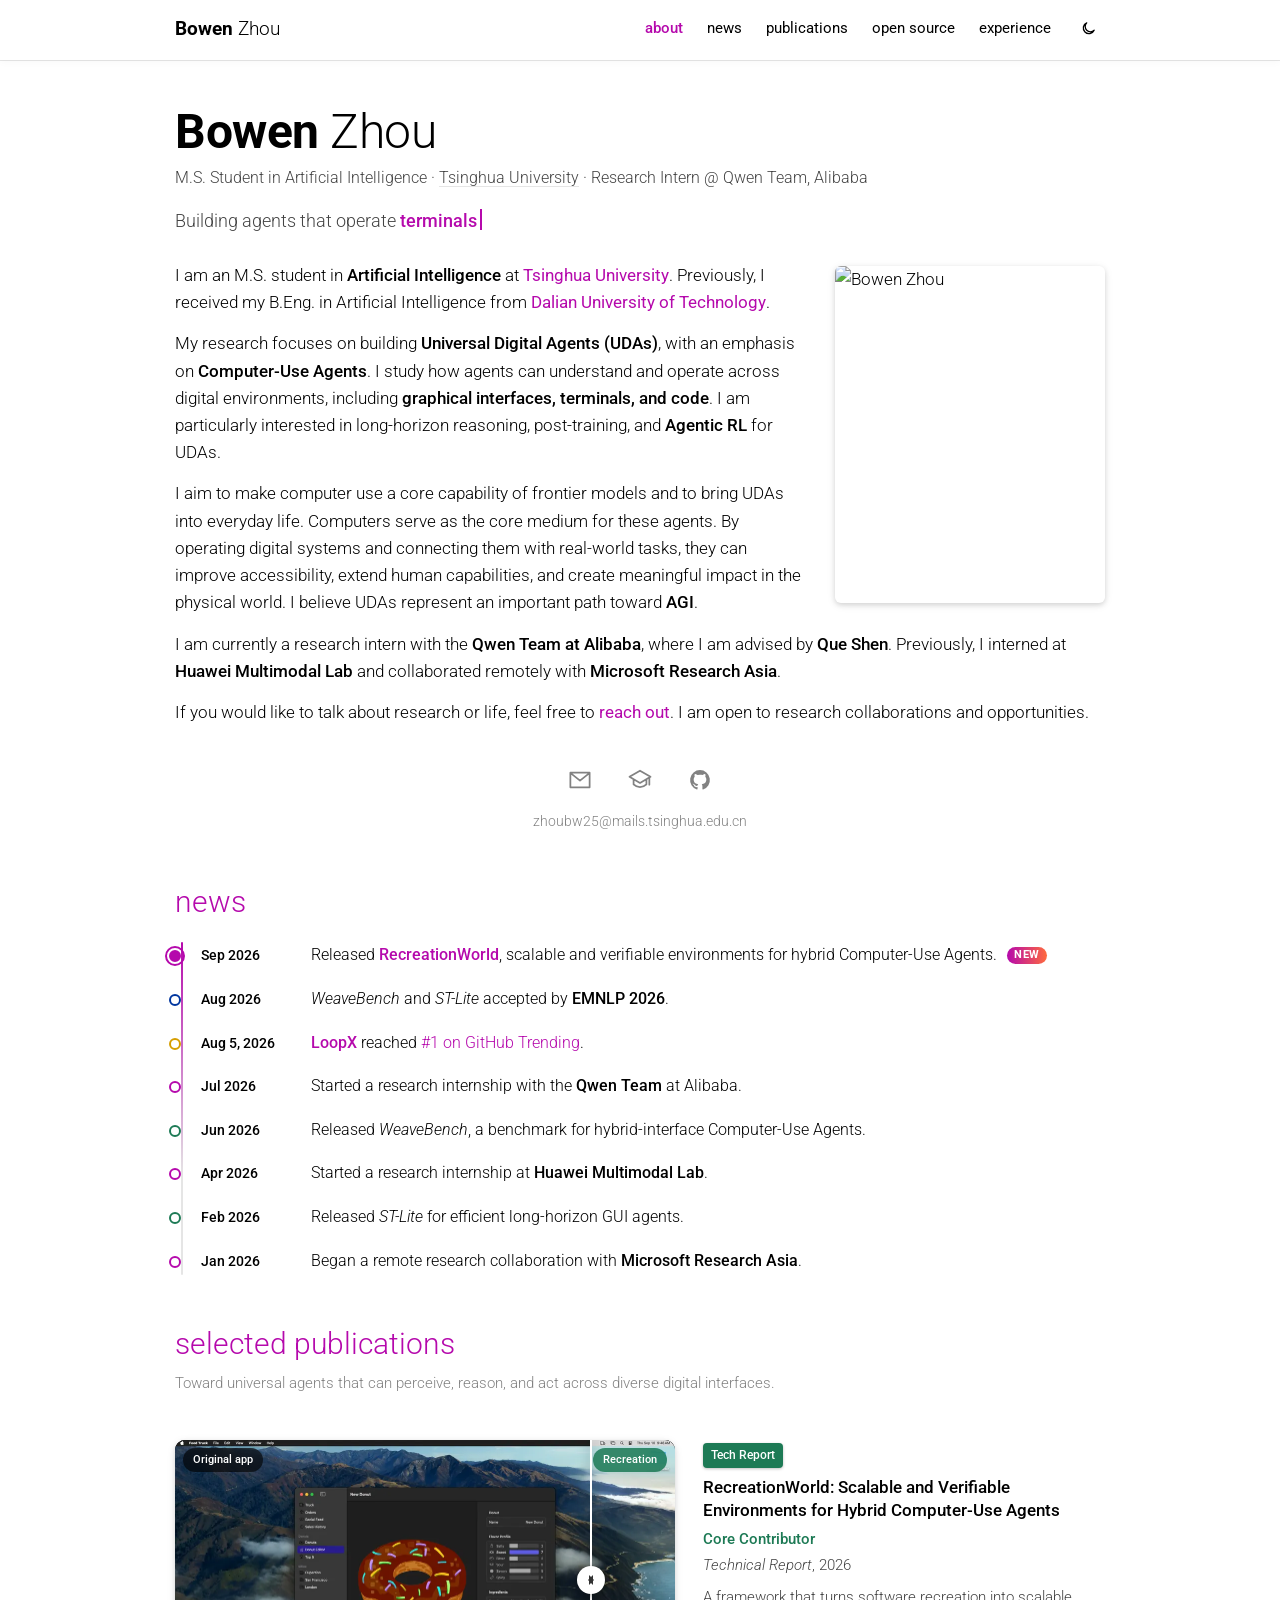
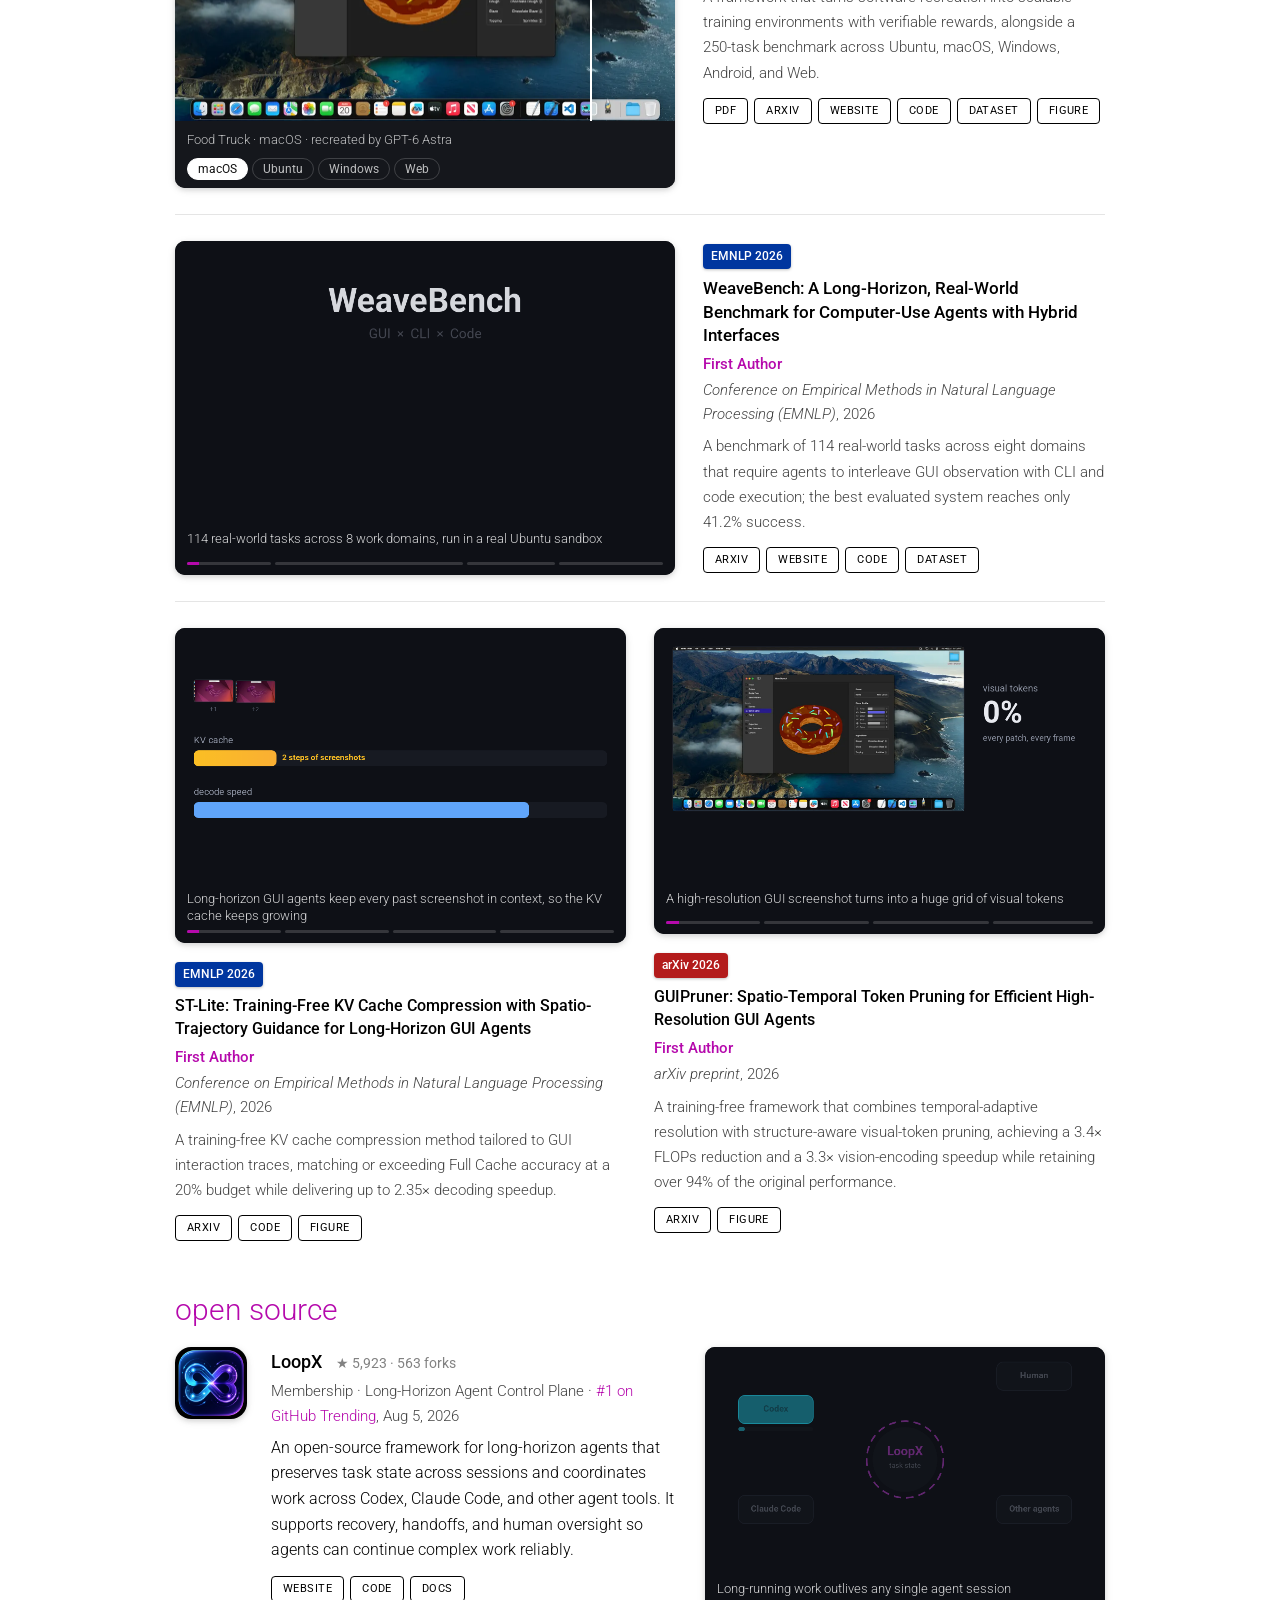
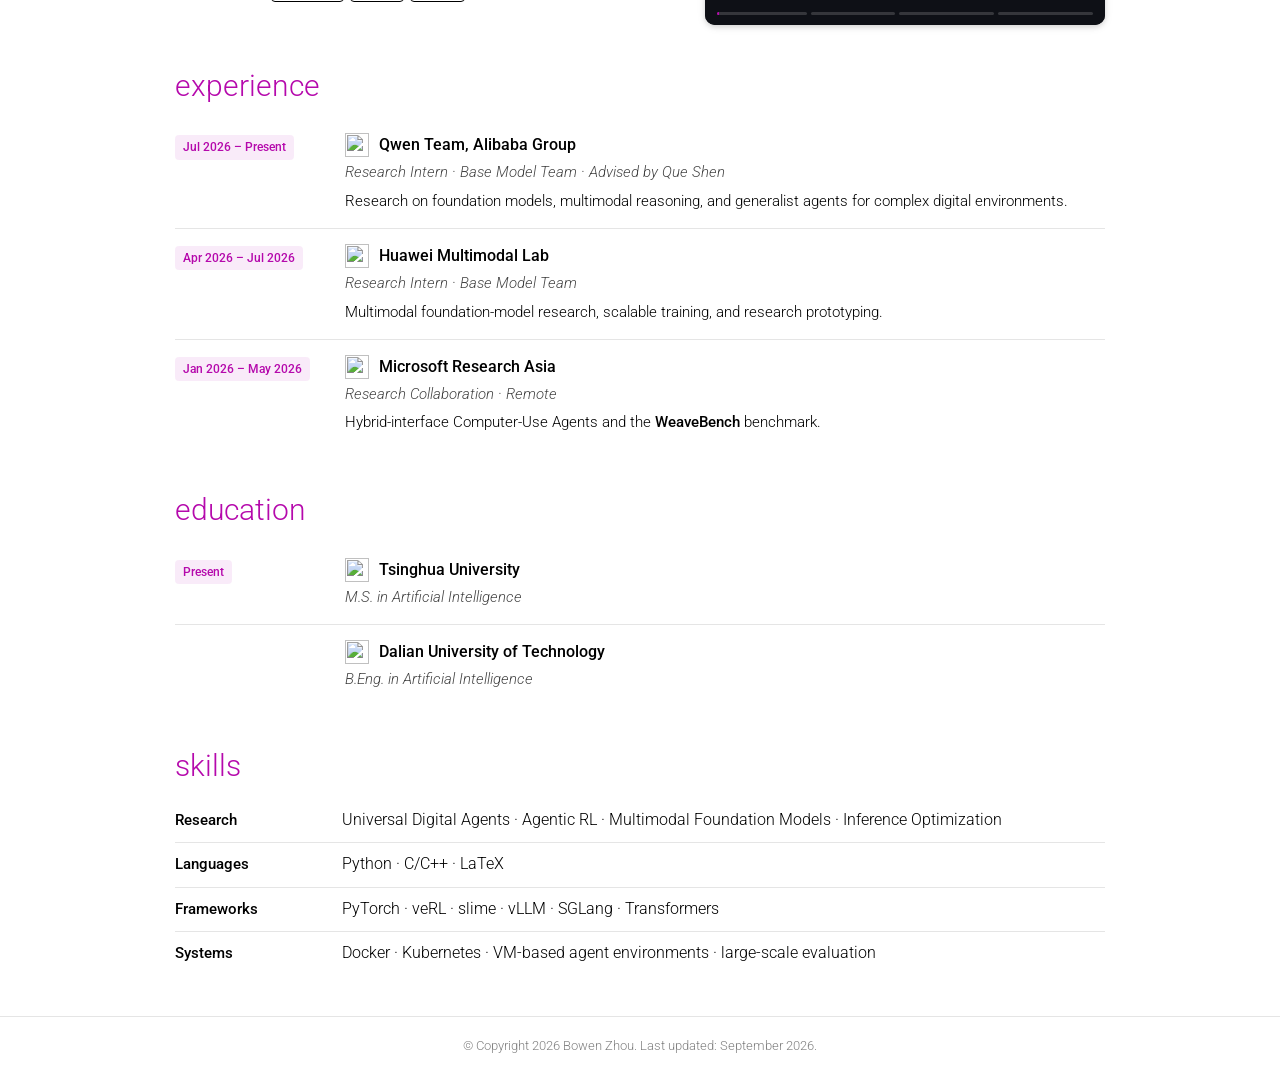
==== index.html @ d5f5a78e "Replace raw clips with scene-based motion explainers - New motion.js: canvas player with scenes, cap" ====
<!DOCTYPE html>
<html lang="en">
<head>
<meta charset="UTF-8">
<meta name="viewport" content="width=device-width, initial-scale=1.0">
<title>Bowen Zhou</title>
<meta name="description" content="Bowen Zhou — M.S. student at Tsinghua University researching Universal Digital Agents across GUI, CLI, and code environments.">
<link rel="icon" href="assets/avatar.jpg">
<link rel="preconnect" href="https://fonts.googleapis.com">
<link rel="preconnect" href="https://fonts.gstatic.com" crossorigin>
<link href="https://fonts.googleapis.com/css2?family=Roboto:wght@300;400;500;700&family=Roboto+Slab:wght@300;400;500&display=swap" rel="stylesheet">
<link rel="stylesheet" href="style.css?v=20260923-m">
<script>
  (() => {
    const saved = localStorage.getItem('theme');
    if (saved) document.documentElement.dataset.theme = saved;
  })();
</script>
<script src="main.js?v=20260923-m" defer></script>
<script src="motion.js?v=20260923-m" defer></script>
</head>
<body id="top">

<header class="navbar">
  <div class="container navbar-inner">
    <a class="navbar-brand" href="#top"><span class="first">Bowen</span> Zhou</a>
    <nav class="navbar-links" aria-label="Sections">
      <a href="#top" class="active">about</a>
      <a href="#news">news</a>
      <a href="#publications">publications</a>
      <a href="#opensource">open source</a>
      <a href="#experience">experience</a>
      <button class="theme-toggle" type="button" aria-label="Toggle dark mode">
        <svg class="icon-moon" viewBox="0 0 24 24" aria-hidden="true"><path d="M20 14.5A8 8 0 1 1 9.5 4a6.5 6.5 0 0 0 10.5 10.5Z"/></svg>
        <svg class="icon-sun" viewBox="0 0 24 24" aria-hidden="true"><circle cx="12" cy="12" r="4"/><path d="M12 2v2M12 20v2M4.9 4.9l1.4 1.4M17.7 17.7l1.4 1.4M2 12h2M20 12h2M4.9 19.1l1.4-1.4M17.7 6.3l1.4-1.4"/></svg>
      </button>
    </nav>
  </div>
  <div class="progress" aria-hidden="true"><span></span></div>
</header>

<main class="container">

  <!-- ===== About ===== -->
  <article class="post">
    <header class="post-header">
      <h1 class="post-title"><span class="first">Bowen</span> Zhou</h1>
      <p class="desc">
        M.S. Student in Artificial Intelligence ·
        <a href="https://www.tsinghua.edu.cn/en/" target="_blank" rel="noopener">Tsinghua University</a> ·
        Research Intern @ Qwen Team, Alibaba
      </p>
      <p class="typer" aria-label="Building Universal Digital Agents that operate GUIs, terminals, and code">
        Building agents that operate <span class="typed" data-words="GUIs|terminals|code|real software">GUIs</span><span class="caret" aria-hidden="true"></span>
      </p>
    </header>

    <div class="profile">
      <figure>
        <img src="assets/avatar.jpg" alt="Bowen Zhou" width="1400" height="933">
      </figure>
    </div>

    <div class="clearfix about">
      <p>
        I am an M.S. student in <strong>Artificial Intelligence</strong> at
        <a href="https://www.tsinghua.edu.cn/en/" target="_blank" rel="noopener">Tsinghua University</a>.
        Previously, I received my B.Eng. in Artificial Intelligence from
        <a href="https://en.dlut.edu.cn/" target="_blank" rel="noopener">Dalian University of Technology</a>.
      </p>
      <p>
        My research focuses on building <strong>Universal Digital Agents (UDAs)</strong>, with an emphasis on
        <strong>Computer-Use Agents</strong>. I study how agents can understand and operate across digital environments,
        including <strong>graphical interfaces, terminals, and code</strong>. I am particularly interested in
        long-horizon reasoning, post-training, and <strong>Agentic RL</strong> for UDAs.
      </p>
      <p>
        I aim to make computer use a core capability of frontier models and to bring UDAs into
        everyday life. Computers serve as the core medium for these agents. By operating digital systems and connecting
        them with real-world tasks, they can improve accessibility, extend human capabilities, and create meaningful
        impact in the physical world. I believe UDAs represent an important path toward <strong>AGI</strong>.
      </p>
      <p>
        I am currently a research intern with the <strong>Qwen Team at Alibaba</strong>, where I am advised by
        <strong>Que Shen</strong>. Previously, I interned at <strong>Huawei Multimodal Lab</strong>
        and collaborated remotely with <strong>Microsoft Research Asia</strong>.
      </p>
      <p>
        If you would like to talk about research or life, feel free to
        <a href="mailto:zhoubw25@mails.tsinghua.edu.cn">reach out</a>. I am open to research collaborations and opportunities.
      </p>
    </div>

    <!-- Social -->
    <div class="social">
      <a href="mailto:zhoubw25@mails.tsinghua.edu.cn" title="Email" aria-label="Email">
        <svg viewBox="0 0 24 24" aria-hidden="true"><path d="M3.75 5.75h16.5v12.5H3.75zM4.5 6.5l7.5 6 7.5-6"/></svg>
      </a>
      <a href="https://scholar.google.com/citations?user=aURLC5gAAAAJ&hl=en" target="_blank" rel="noopener" title="Google Scholar" aria-label="Google Scholar">
        <svg viewBox="0 0 24 24" aria-hidden="true"><path d="M3 9.25 12 4l9 5.25L12 14.5zM6.5 11.6v4.15c1.5 1.5 3.35 2.25 5.5 2.25s4-.75 5.5-2.25V11.6M20 10v6"/></svg>
      </a>
      <a href="https://github.com/BouwenZhou" target="_blank" rel="noopener" title="GitHub" aria-label="GitHub">
        <svg class="fill" viewBox="0 0 24 24" aria-hidden="true"><path d="M12 3.5a8.5 8.5 0 0 0-2.69 16.56c.43.08.58-.18.58-.41v-1.63c-2.4.52-2.9-1.02-2.9-1.02-.39-1-.96-1.27-.96-1.27-.79-.54.06-.53.06-.53.87.06 1.33.9 1.33.9.78 1.32 2.03.94 2.53.72.08-.56.3-.94.55-1.16-1.91-.22-3.92-.96-3.92-4.2 0-.93.33-1.69.89-2.29-.09-.22-.39-1.08.08-2.25 0 0 .72-.23 2.34.87A8.15 8.15 0 0 1 12 7.5c.72 0 1.44.1 2.12.29 1.62-1.1 2.34-.87 2.34-.87.47 1.17.17 2.03.08 2.25.56.6.89 1.36.89 2.29 0 3.25-2.02 3.98-3.94 4.19.31.27.58.79.58 1.6v2.4c0 .23.16.5.59.41A8.5 8.5 0 0 0 12 3.5Z"/></svg>
      </a>
      <p class="contact-note">zhoubw25@mails.tsinghua.edu.cn</p>
    </div>

    <!-- News -->
    <h2 id="news"><a href="#news">news</a></h2>
    <ol class="timeline" data-timeline>
      <li class="tl-item k-release" style="--i:0">
        <span class="tl-dot" aria-hidden="true"></span>
        <time>Sep 2026</time>
        <div class="tl-text">Released <a href="#recreationworld"><strong>RecreationWorld</strong></a>, scalable and verifiable environments for hybrid Computer-Use Agents. <span class="new-tag">new</span></div>
      </li>
      <li class="tl-item k-paper" style="--i:1">
        <span class="tl-dot" aria-hidden="true"></span>
        <time>Aug 2026</time>
        <div class="tl-text"><em>WeaveBench</em> and <em>ST-Lite</em> accepted by <strong>EMNLP 2026</strong>.</div>
      </li>
      <li class="tl-item k-star" style="--i:2">
        <span class="tl-dot" aria-hidden="true"></span>
        <time>Aug 5, 2026</time>
        <div class="tl-text"><a href="#loopx"><strong>LoopX</strong></a> reached <a href="https://trendshift.io/repositories/102379" target="_blank" rel="noopener">#1 on GitHub Trending</a>.</div>
      </li>
      <li class="tl-item k-job" style="--i:3">
        <span class="tl-dot" aria-hidden="true"></span>
        <time>Jul 2026</time>
        <div class="tl-text">Started a research internship with the <strong>Qwen Team</strong> at Alibaba.</div>
      </li>
      <li class="tl-item k-release" style="--i:4">
        <span class="tl-dot" aria-hidden="true"></span>
        <time>Jun 2026</time>
        <div class="tl-text">Released <em>WeaveBench</em>, a benchmark for hybrid-interface Computer-Use Agents.</div>
      </li>
      <li class="tl-item k-job" style="--i:5">
        <span class="tl-dot" aria-hidden="true"></span>
        <time>Apr 2026</time>
        <div class="tl-text">Started a research internship at <strong>Huawei Multimodal Lab</strong>.</div>
      </li>
      <li class="tl-item k-release" style="--i:6">
        <span class="tl-dot" aria-hidden="true"></span>
        <time>Feb 2026</time>
        <div class="tl-text">Released <em>ST-Lite</em> for efficient long-horizon GUI agents.</div>
      </li>
      <li class="tl-item k-job" style="--i:7">
        <span class="tl-dot" aria-hidden="true"></span>
        <time>Jan 2026</time>
        <div class="tl-text">Began a remote research collaboration with <strong>Microsoft Research Asia</strong>.</div>
      </li>
    </ol>

    <!-- Publications -->
    <h2 id="publications"><a href="#publications">selected publications</a></h2>
    <p class="section-note">Toward universal agents that can perceive, reason, and act across diverse digital interfaces.</p>
    <ol class="bibliography">

      <li id="recreationworld" class="feature-row">
        <div class="media-frame">
          <div class="compare" data-compare aria-label="Original application versus recreation">
            <img class="cmp-ref" src="assets/media/rw_foodtruck_reference.webp" alt="Original application" loading="lazy">
            <div class="cmp-rec"><img src="assets/media/rw_foodtruck_recreation.webp" alt="Recreated application" loading="lazy"></div>
            <div class="cmp-handle"><span></span></div>
            <span class="cmp-label cmp-l">Original app</span>
            <span class="cmp-label cmp-r">Recreation</span>
          </div>
          <div class="media-bar">
            <span class="media-caption" data-compare-caption>Food Truck · macOS · recreated by GPT-6 Astra</span>
            <span class="media-tabs" data-compare-tabs>
              <button type="button" class="on" data-key="foodtruck" data-caption="Food Truck · macOS · recreated by GPT-6 Astra">macOS</button>
              <button type="button" data-key="qdirstat" data-caption="QDirStat · Ubuntu · recreated by Claude Opus 5">Ubuntu</button>
              <button type="button" data-key="bboxeditor" data-caption="Bounding Box Editor · Windows · recreated by Claude Opus 5">Windows</button>
              <button type="button" data-key="detox" data-caption="Detox · Web · recreated by GPT-6 Astra">Web</button>
            </span>
          </div>
        </div>
        <div class="entry">
          <abbr class="badge b-tr">Tech Report</abbr>
          <div class="title">RecreationWorld: Scalable and Verifiable Environments for Hybrid Computer-Use Agents</div>
          <div class="author"><em class="role core">Core Contributor</em></div>
          <div class="periodical"><em>Technical Report</em>, 2026</div>
          <p class="tldr">A framework that turns software recreation into scalable training environments with verifiable rewards, alongside a 250-task benchmark across Ubuntu, macOS, Windows, Android, and Web.</p>
          <div class="links">
            <a class="btn" href="https://arxiv.org/pdf/2609.22000" target="_blank" rel="noopener">PDF</a>
            <a class="btn" href="https://arxiv.org/abs/2609.22000" target="_blank" rel="noopener">arXiv</a>
            <a class="btn" href="https://recreation-bench.cc" target="_blank" rel="noopener">Website</a>
            <a class="btn" href="https://github.com/QwenLM/RecreationWorld" target="_blank" rel="noopener">Code</a>
            <a class="btn" href="https://huggingface.co/datasets/Qwen/RecreationBench" target="_blank" rel="noopener">Dataset</a>
            <a class="btn" href="assets/recreationworld-figure.webp" target="_blank" rel="noopener">Figure</a>
          </div>
        </div>
      </li>

      <li class="feature-row">
        <div class="motion" data-motion="weavebench" aria-label="Animated explainer of WeaveBench"></div>
        <div class="entry">
          <abbr class="badge b-emnlp">EMNLP 2026</abbr>
          <div class="title">WeaveBench: A Long-Horizon, Real-World Benchmark for Computer-Use Agents with Hybrid Interfaces</div>
          <div class="author"><em class="role first">First Author</em></div>
          <div class="periodical"><em>Conference on Empirical Methods in Natural Language Processing (EMNLP)</em>, 2026</div>
          <p class="tldr">A benchmark of 114 real-world tasks across eight domains that require agents to interleave GUI observation with CLI and code execution; the best evaluated system reaches only 41.2% success.</p>
          <div class="links">
            <a class="btn" href="https://arxiv.org/abs/2606.09426" target="_blank" rel="noopener">arXiv</a>
            <a class="btn" href="https://weavebench.github.io/" target="_blank" rel="noopener">Website</a>
            <a class="btn" href="https://github.com/weavebench/WeaveBench" target="_blank" rel="noopener">Code</a>
            <a class="btn" href="https://huggingface.co/datasets/wanlilll/WeaveBench" target="_blank" rel="noopener">Dataset</a>
          </div>
        </div>
      </li>

      <li class="pair">
        <ol class="cards">
        <li class="card">
          <div class="motion" data-motion="stlite" aria-label="Animated explainer of ST-Lite"></div>
          <div class="entry">
            <abbr class="badge b-emnlp">EMNLP 2026</abbr>
            <div class="title">ST-Lite: Training-Free KV Cache Compression with Spatio-Trajectory Guidance for Long-Horizon GUI Agents</div>
            <div class="author"><em class="role first">First Author</em></div>
            <div class="periodical"><em>Conference on Empirical Methods in Natural Language Processing (EMNLP)</em>, 2026</div>
            <p class="tldr">A training-free KV cache compression method tailored to GUI interaction traces, matching or exceeding Full Cache accuracy at a 20% budget while delivering up to 2.35× decoding speedup.</p>
            <div class="links">
              <a class="btn" href="https://arxiv.org/abs/2603.00188" target="_blank" rel="noopener">arXiv</a>
              <a class="btn" href="https://github.com/BouwenZhou/ST-Lite" target="_blank" rel="noopener">Code</a>
              <a class="btn" href="assets/papers/st-lite.png" target="_blank" rel="noopener">Figure</a>
            </div>
          </div>
        </li>
        <li class="card">
          <div class="motion" data-motion="guipruner" aria-label="Animated explainer of GUIPruner"></div>
          <div class="entry">
            <abbr class="badge b-arxiv">arXiv 2026</abbr>
            <div class="title">GUIPruner: Spatio-Temporal Token Pruning for Efficient High-Resolution GUI Agents</div>
            <div class="author"><em class="role first">First Author</em></div>
            <div class="periodical"><em>arXiv preprint</em>, 2026</div>
            <p class="tldr">A training-free framework that combines temporal-adaptive resolution with structure-aware visual-token pruning, achieving a 3.4× FLOPs reduction and a 3.3× vision-encoding speedup while retaining over 94% of the original performance.</p>
            <div class="links">
              <a class="btn" href="https://arxiv.org/abs/2602.23235" target="_blank" rel="noopener">arXiv</a>
              <a class="btn" href="assets/papers/guipruner.png" target="_blank" rel="noopener">Figure</a>
            </div>
          </div>
        </li>
        </ol>
      </li>
    </ol>

    <!-- Open source -->
    <h2 id="opensource"><a href="#opensource">open source</a></h2>
    <div class="project project-motion" id="loopx">
      <a class="project-logo" href="https://loopx-project.github.io/loopx/" target="_blank" rel="noopener"><img src="assets/loopx-logo.png" alt="LoopX logo" loading="lazy"></a>
      <div>
        <div class="title"><a href="https://github.com/loopx-project/loopx" target="_blank" rel="noopener">LoopX</a>
          <span class="stars">★ <span data-loopx-stat="stars">5,923</span> · <span data-loopx-stat="forks">563</span> forks</span></div>
        <div class="periodical">Membership · Long-Horizon Agent Control Plane · <a href="https://trendshift.io/repositories/102379" target="_blank" rel="noopener">#1 on GitHub Trending</a>, Aug 5, 2026</div>
        <p class="abstract open">An open-source framework for long-horizon agents that preserves task state across sessions and coordinates work across Codex, Claude Code, and other agent tools. It supports recovery, handoffs, and human oversight so agents can continue complex work reliably.</p>
        <div class="links">
          <a class="btn" href="https://loopx-project.github.io/loopx/" target="_blank" rel="noopener">Website</a>
          <a class="btn" href="https://github.com/loopx-project/loopx" target="_blank" rel="noopener">Code</a>
          <a class="btn" href="https://loopx-project.github.io/loopx/docs/" target="_blank" rel="noopener">Docs</a>
        </div>
      </div>
      <div class="motion" data-motion="loopx" aria-label="Animated explainer of LoopX"></div>
    </div>

    <!-- Experience -->
    <h2 id="experience"><a href="#experience">experience</a></h2>
    <ul class="cv">
      <li>
        <div class="cv-date"><span>Jul 2026 – Present</span></div>
        <div class="cv-body">
          <div class="cv-head"><img src="assets/logos/qwen.png" alt=""><strong>Qwen Team, Alibaba Group</strong></div>
          <div class="cv-role">Research Intern · Base Model Team · Advised by Que Shen</div>
          <p>Research on foundation models, multimodal reasoning, and generalist agents for complex digital environments.</p>
        </div>
      </li>
      <li>
        <div class="cv-date"><span>Apr 2026 – Jul 2026</span></div>
        <div class="cv-body">
          <div class="cv-head"><img src="assets/logos/huawei.svg" alt=""><strong>Huawei Multimodal Lab</strong></div>
          <div class="cv-role">Research Intern · Base Model Team</div>
          <p>Multimodal foundation-model research, scalable training, and research prototyping.</p>
        </div>
      </li>
      <li>
        <div class="cv-date"><span>Jan 2026 – May 2026</span></div>
        <div class="cv-body">
          <div class="cv-head"><img src="assets/logos/msra.svg" alt=""><strong>Microsoft Research Asia</strong></div>
          <div class="cv-role">Research Collaboration · Remote</div>
          <p>Hybrid-interface Computer-Use Agents and the <strong>WeaveBench</strong> benchmark.</p>
        </div>
      </li>
    </ul>

    <h2 id="education"><a href="#education">education</a></h2>
    <ul class="cv">
      <li>
        <div class="cv-date"><span>Present</span></div>
        <div class="cv-body">
          <div class="cv-head"><img src="assets/logos/tsinghua-emblem.png" alt=""><strong>Tsinghua University</strong></div>
          <div class="cv-role">M.S. in Artificial Intelligence</div>
        </div>
      </li>
      <li>
        <div class="cv-date"><span></span></div>
        <div class="cv-body">
          <div class="cv-head"><img src="assets/logos/dlut.png" alt=""><strong>Dalian University of Technology</strong></div>
          <div class="cv-role">B.Eng. in Artificial Intelligence</div>
        </div>
      </li>
    </ul>

    <h2 id="skills"><a href="#skills">skills</a></h2>
    <table class="skills">
      <tr><th scope="row">Research</th><td>Universal Digital Agents · Agentic RL · Multimodal Foundation Models · Inference Optimization</td></tr>
      <tr><th scope="row">Languages</th><td>Python · C/C++ · LaTeX</td></tr>
      <tr><th scope="row">Frameworks</th><td>PyTorch · veRL · slime · vLLM · SGLang · Transformers</td></tr>
      <tr><th scope="row">Systems</th><td>Docker · Kubernetes · VM-based agent environments · large-scale evaluation</td></tr>
    </table>
  </article>

</main>

<footer class="footer">
  <div class="container">© Copyright 2026 Bowen Zhou. Last updated: September 2026.</div>
</footer>
</body>
</html>
---- style.css ----
/* Academic homepage — al-folio inspired layout, light and dark themes. */
:root {
  --theme: #b509ac;
  --theme-soft: rgba(181, 9, 172, 0.08);
  --text: #000000;
  --text-soft: #444444;
  --text-muted: #828282;
  --bg: #ffffff;
  --bg-2: #f7f7f8;
  --divider: rgba(0, 0, 0, 0.1);
  --shadow: 0 2px 5px 0 rgba(0, 0, 0, 0.12), 0 2px 10px 0 rgba(0, 0, 0, 0.08);
  --badge-emnlp: #00369f;
  --badge-arxiv: #b31b1b;
  --badge-tr: #1d7a55;
  --font: "Roboto", -apple-system, BlinkMacSystemFont, "Segoe UI", sans-serif;
  --font-slab: "Roboto Slab", Georgia, serif;
  color-scheme: light;
}
:root[data-theme="dark"] {
  --theme: #2698ba;
  --theme-soft: rgba(38, 152, 186, 0.12);
  --text: #c9cacc;
  --text-soft: #a9abae;
  --text-muted: #7b7e84;
  --bg: #1c1c1d;
  --bg-2: #232325;
  --divider: rgba(255, 255, 255, 0.12);
  --shadow: 0 2px 5px 0 rgba(0, 0, 0, 0.4), 0 2px 10px 0 rgba(0, 0, 0, 0.3);
  color-scheme: dark;
}

* { box-sizing: border-box; margin: 0; padding: 0; }
html { scroll-behavior: smooth; scroll-padding-top: 76px; }
body {
  font-family: var(--font);
  font-weight: 300;
  font-size: 16.5px;
  line-height: 1.65;
  color: var(--text);
  background: var(--bg);
  -webkit-font-smoothing: antialiased;
  transition: background-color .25s, color .25s;
}
a { color: var(--theme); text-decoration: none; }
a:hover { text-decoration: underline; text-underline-offset: 2px; }
strong { font-weight: 500; }
em { font-style: italic; }
img { display: block; max-width: 100%; }
.container { width: min(930px, calc(100% - 40px)); margin: 0 auto; }
.first { font-weight: 700; }

/* ---------- Navbar ---------- */
.navbar {
  position: sticky;
  top: 0;
  z-index: 50;
  background: var(--bg);
  box-shadow: 0 1px 0 var(--divider), 0 2px 8px rgba(0, 0, 0, 0.03);
  transition: background-color .25s;
}
.navbar-inner { display: flex; align-items: center; justify-content: space-between; gap: 20px; min-height: 58px; }
.navbar-brand { font-size: 1.2rem; font-weight: 300; color: var(--text); white-space: nowrap; }
.navbar-brand:hover { color: var(--theme); text-decoration: none; }
.navbar-links { display: flex; align-items: center; gap: 4px; }
.navbar-links a { padding: 6px 10px; font-size: 0.95rem; font-weight: 400; color: var(--text); }
.navbar-links a:hover, .navbar-links a.active { color: var(--theme); text-decoration: none; }
.navbar-links a.active { font-weight: 500; }
.theme-toggle { display: grid; place-items: center; width: 34px; height: 34px; margin-left: 6px; border: none; border-radius: 50%; background: none; color: var(--text); cursor: pointer; }
.theme-toggle:hover { color: var(--theme); background: var(--theme-soft); }
.theme-toggle svg { width: 17px; height: 17px; fill: none; stroke: currentColor; stroke-width: 1.8; stroke-linecap: round; stroke-linejoin: round; }
.theme-toggle .icon-sun { display: none; }
:root[data-theme="dark"] .theme-toggle .icon-sun { display: block; }
:root[data-theme="dark"] .theme-toggle .icon-moon { display: none; }
.progress { height: 2px; background: transparent; }
.progress span { display: block; height: 100%; width: 0; background: var(--theme); transition: width .1s linear; }

/* ---------- About ---------- */
.post { padding: 44px 0 40px; }
.post-header { margin-bottom: 26px; }
.post-title { font-size: 3rem; font-weight: 300; line-height: 1.15; letter-spacing: -0.01em; color: var(--text); }
.desc { margin-top: 6px; font-size: 1rem; color: var(--text-soft); }
.desc a { color: var(--text-soft); text-decoration: underline; text-decoration-color: var(--divider); text-underline-offset: 3px; }
.desc a:hover { color: var(--theme); }

.profile { float: right; width: 30%; max-width: 270px; margin: 4px 0 20px 32px; }
.profile figure { border-radius: 6px; overflow: hidden; box-shadow: var(--shadow); aspect-ratio: 4 / 5; }
.profile img { width: 100%; height: 100%; object-fit: cover; object-position: 55% 30%; transition: transform .5s ease; }
.profile figure:hover img { transform: scale(1.03); }
.about p { margin-bottom: 14px; color: var(--text); }
.about a { font-weight: 400; }
.clearfix::after { content: ""; display: table; clear: both; }

.social { clear: both; padding: 18px 0 8px; text-align: center; }
.social a { display: inline-grid; place-items: center; width: 44px; height: 44px; margin: 0 6px; color: var(--text-muted); border-radius: 50%; transition: color .2s, background-color .2s; }
.social a:hover { color: var(--theme); background: var(--theme-soft); text-decoration: none; }
.social svg { width: 28px; height: 28px; fill: none; stroke: currentColor; stroke-width: 1.5; stroke-linecap: round; stroke-linejoin: round; }
.social svg.fill { fill: currentColor; stroke: none; }
.contact-note { margin-top: 8px; font-size: 0.85rem; color: var(--text-muted); }

/* ---------- Section headings ---------- */
h2 { margin: 44px 0 14px; font-size: 1.85rem; font-weight: 300; line-height: 1.2; }
h2 a { color: var(--theme); }
h2 a:hover { text-decoration: none; opacity: 0.85; }
.section-note { margin: -6px 0 18px; font-size: 0.95rem; color: var(--text-muted); }

/* ---------- Tables ---------- */
table.skills { width: 100%; border-collapse: collapse; }
.skills th { width: 18%; padding: 9px 12px 9px 0; vertical-align: top; text-align: left; font-weight: 500; font-size: 0.92rem; color: var(--text); white-space: nowrap; }
.skills td { padding: 9px 0; font-size: 0.97rem; }
.skills tr + tr th, .skills tr + tr td { border-top: 1px solid var(--divider); }

/* ---------- Publications ---------- */
.bibliography { list-style: none; }
.bibliography > li { padding: 22px 0; border-top: 1px solid var(--divider); }
.bibliography > li:first-child { border-top: none; padding-top: 6px; }
.row { display: grid; grid-template-columns: 200px minmax(0, 1fr); gap: 24px; }
.col-abbr { position: relative; }
.badge {
  position: absolute;
  top: 8px;
  left: 8px;
  z-index: 1;
  min-width: 74px;
  padding: 3px 8px;
  border-radius: 4px;
  background: var(--badge-emnlp);
  color: #fff;
  font-size: 0.72rem;
  font-weight: 500;
  text-align: center;
  text-decoration: none;
  box-shadow: 0 1px 3px rgba(0, 0, 0, 0.25);
}
.b-arxiv { background: var(--badge-arxiv); }
.b-tr { background: var(--badge-tr); }
.preview { display: block; aspect-ratio: 4 / 3; padding: 30px 8px 8px; border-radius: 6px; background: #fff; box-shadow: var(--shadow); overflow: hidden; }
.preview img { width: 100%; height: 100%; object-fit: contain; transition: transform .4s ease; }
.preview:hover img { transform: scale(1.04); }
.col-entry .title { font-size: 1.02rem; font-weight: 500; line-height: 1.4; color: var(--text); }
.author { margin-top: 4px; font-size: 0.92rem; }
.role { font-style: normal; font-weight: 500; color: var(--text-soft); }
.role.first { color: var(--theme); }
.periodical { margin-top: 2px; font-size: 0.92rem; color: var(--text-soft); }
.links { display: flex; flex-wrap: wrap; gap: 6px; margin-top: 12px; }
.btn {
  display: inline-block;
  padding: 3px 11px;
  border: 1px solid var(--text);
  border-radius: 4px;
  background: none;
  color: var(--text);
  font-family: var(--font);
  font-size: 0.7rem;
  font-weight: 400;
  letter-spacing: 0.04em;
  text-transform: uppercase;
  cursor: pointer;
  transition: color .15s, border-color .15s, background-color .15s;
}
.btn:hover, .btn[aria-expanded="true"] { color: var(--theme); border-color: var(--theme); text-decoration: none; }
.abstract { display: none; margin-top: 12px; padding: 12px 16px; border-radius: 4px; background: var(--bg-2); font-size: 0.93rem; color: var(--text-soft); }
.abstract.open { display: block; }
.abstract.open.plain { background: none; padding: 0; }

/* ---------- Open source ---------- */
.project { display: grid; grid-template-columns: 96px minmax(0, 1fr); gap: 24px; padding-top: 4px; }
.project-logo img { width: 96px; height: 96px; border-radius: 18px; box-shadow: var(--shadow); }
.project .title { display: flex; flex-wrap: wrap; align-items: baseline; gap: 4px 14px; font-size: 1.15rem; font-weight: 500; }
.project .title a { color: var(--text); }
.project .title a:hover { color: var(--theme); }
.stars { font-size: 0.85rem; font-weight: 400; color: var(--text-muted); }
.project .abstract { background: none; padding: 0; margin-top: 8px; color: var(--text); font-size: 0.97rem; }

/* ---------- CV lists ---------- */
.cv { list-style: none; }
.cv li { display: grid; grid-template-columns: 150px minmax(0, 1fr); gap: 20px; padding: 14px 0; border-top: 1px solid var(--divider); }
.cv li:first-child { border-top: none; }
.cv-date span { display: inline-block; padding: 2px 8px; border-radius: 4px; background: var(--theme-soft); color: var(--theme); font-size: 0.78rem; font-weight: 500; }
.cv-date span:empty { display: none; }
.cv-head { display: flex; align-items: center; gap: 10px; font-size: 1rem; }
.cv-head img { width: 24px; height: 24px; object-fit: contain; }
.cv-role { margin-top: 2px; font-size: 0.92rem; color: var(--text-soft); font-style: italic; }
.cv p { margin-top: 4px; font-size: 0.95rem; }

/* ---------- Footer ---------- */
.footer { padding: 18px 0 26px; border-top: 1px solid var(--divider); text-align: center; font-size: 0.82rem; color: var(--text-muted); }

/* ---------- Responsive ---------- */
@media (max-width: 760px) {
  .navbar-links a { display: none; }
  .post-title { font-size: 2.4rem; }
  .profile { float: none; width: 60%; max-width: 240px; margin: 0 auto 24px; }
  .row { grid-template-columns: 1fr; gap: 14px; }
  .preview { max-width: 360px; }
  .skills th { width: 30%; }
  .cv li { grid-template-columns: 1fr; gap: 6px; }
  .project { grid-template-columns: 64px minmax(0, 1fr); gap: 16px; }
  .project-logo img { width: 64px; height: 64px; border-radius: 14px; }
}
@media (prefers-reduced-motion: reduce) {
  html { scroll-behavior: auto; }
  *, *::before, *::after { transition: none !important; }
}

/* ---------- Typing line ---------- */
.typer { margin-top: 14px; font-size: 1.15rem; font-weight: 300; color: var(--text-soft); }
.typed { font-weight: 500; color: var(--theme); }
.caret { display: inline-block; width: 2px; height: 1.1em; margin-left: 3px; vertical-align: -3px; background: var(--theme); animation: caret 1s steps(1) infinite; }
@keyframes caret { 50% { opacity: 0; } }

/* ---------- News timeline ---------- */
.timeline { position: relative; list-style: none; padding-left: 26px; }
.timeline::before {
  content: "";
  position: absolute;
  left: 6px;
  top: 8px;
  bottom: 8px;
  width: 2px;
  border-radius: 2px;
  background: linear-gradient(var(--theme), var(--divider) 70%);
  transform: scaleY(0);
  transform-origin: top;
  transition: transform 1.4s cubic-bezier(0.22, 1, 0.36, 1);
}
.timeline.in::before { transform: scaleY(1); }
.tl-item {
  position: relative;
  display: grid;
  grid-template-columns: 96px minmax(0, 1fr);
  gap: 14px;
  padding: 9px 12px;
  margin-left: -12px;
  border-radius: 8px;
  opacity: 0;
  transform: translateX(-14px);
  transition: opacity .55s ease, transform .55s cubic-bezier(0.22, 1, 0.36, 1), background-color .2s;
  transition-delay: calc(var(--i) * 90ms), calc(var(--i) * 90ms), 0s;
}
.timeline.in .tl-item { opacity: 1; transform: none; }
.tl-item:hover { background: var(--theme-soft); }
.tl-dot {
  position: absolute;
  left: -20px;
  top: 16px;
  width: 12px;
  height: 12px;
  border-radius: 50%;
  background: var(--bg);
  border: 2px solid var(--text-muted);
  transition: transform .2s, border-color .2s, background-color .2s;
}
.tl-item:hover .tl-dot { transform: scale(1.25); border-color: var(--theme); }
.k-release .tl-dot { border-color: #1d7a55; }
.k-paper .tl-dot { border-color: var(--badge-emnlp); }
.k-star .tl-dot { border-color: #d69e00; }
.k-job .tl-dot { border-color: var(--theme); }
.tl-item:first-child .tl-dot { background: var(--theme); border-color: var(--theme); }
.tl-item:first-child .tl-dot::after {
  content: "";
  position: absolute;
  inset: -6px;
  border-radius: 50%;
  border: 2px solid var(--theme);
  animation: ping 2s cubic-bezier(0, 0, 0.2, 1) infinite;
}
@keyframes ping { 0% { transform: scale(0.6); opacity: 0.8; } 100% { transform: scale(1.6); opacity: 0; } }
.tl-item time { font-size: 0.86rem; font-weight: 500; color: var(--text); white-space: nowrap; padding-top: 1px; }
.tl-text { font-size: 0.97rem; }
.new-tag {
  display: inline-block;
  margin-left: 6px;
  padding: 0 7px;
  border-radius: 999px;
  background: linear-gradient(90deg, var(--theme), #ff6a3d, var(--theme));
  background-size: 200% 100%;
  color: #fff;
  font-size: 0.66rem;
  font-weight: 700;
  letter-spacing: 0.06em;
  line-height: 1.6;
  text-transform: uppercase;
  vertical-align: 2px;
  animation: shimmer 3s linear infinite;
}
@keyframes shimmer { to { background-position: -200% 0; } }

/* ---------- Featured publications ---------- */
.bibliography > li.featured { padding: 26px 0 30px; }
.media-frame {
  position: relative;
  overflow: hidden;
  border-radius: 10px;
  background: #0f1115;
  box-shadow: var(--shadow);
}
.media-bar {
  display: flex;
  flex-wrap: wrap;
  align-items: center;
  justify-content: space-between;
  gap: 8px 14px;
  padding: 10px 14px;
  background: #15171c;
  color: rgba(255, 255, 255, 0.72);
  font-size: 0.8rem;
}
.media-caption { min-width: 0; }
.media-tabs { display: flex; flex-wrap: wrap; gap: 4px; }
.media-tabs button {
  padding: 3px 10px;
  border: 1px solid rgba(255, 255, 255, 0.18);
  border-radius: 999px;
  background: none;
  color: rgba(255, 255, 255, 0.72);
  font-family: var(--font);
  font-size: 0.72rem;
  cursor: pointer;
  transition: background-color .2s, color .2s, border-color .2s;
}
.media-tabs button:hover { color: #fff; border-color: rgba(255, 255, 255, 0.45); }
.media-tabs button.on { background: #fff; border-color: #fff; color: #111; }
.entry { position: relative; padding-top: 16px; }
.entry .badge { position: static; display: inline-block; margin-bottom: 8px; }
.entry .title { font-size: 1.12rem; font-weight: 500; line-height: 1.4; }
.tldr { margin-top: 8px; font-size: 0.95rem; color: var(--text-soft); max-width: 62em; }
.col-entry .tldr { margin-top: 8px; }
.role.core { color: #1d7a55; }
:root[data-theme="dark"] .role.core { color: #4cc38a; }

/* Before/after comparison */
.compare { position: relative; aspect-ratio: 16 / 9; overflow: hidden; cursor: ew-resize; user-select: none; --pos: 50%; background: #0f1115; }
.compare img { position: absolute; inset: 0; width: 100%; height: 100%; object-fit: cover; object-position: top; pointer-events: none; transition: opacity .5s ease; }
.cmp-rec { position: absolute; inset: 0; clip-path: inset(0 0 0 var(--pos)); }
.cmp-handle { position: absolute; top: 0; bottom: 0; left: var(--pos); width: 2px; margin-left: -1px; background: #fff; box-shadow: 0 0 12px rgba(0, 0, 0, 0.45); }
.cmp-handle span {
  position: absolute;
  top: 50%;
  left: 50%;
  width: 36px;
  height: 36px;
  margin: -18px 0 0 -18px;
  border-radius: 50%;
  background: #fff;
  box-shadow: 0 2px 10px rgba(0, 0, 0, 0.35);
}
.cmp-handle span::before, .cmp-handle span::after {
  content: "";
  position: absolute;
  top: 50%;
  width: 0;
  height: 0;
  margin-top: -5px;
  border: 5px solid transparent;
}
.cmp-handle span::before { left: 6px; border-right-color: #333; }
.cmp-handle span::after { right: 6px; border-left-color: #333; }
.cmp-label {
  position: absolute;
  top: 12px;
  padding: 3px 10px;
  border-radius: 999px;
  background: rgba(0, 0, 0, 0.62);
  color: #fff;
  font-size: 0.72rem;
  font-weight: 500;
  backdrop-filter: blur(6px);
}
.cmp-l { left: 12px; }
.cmp-r { right: 12px; background: rgba(29, 122, 85, 0.85); }

/* Scroll reveal for publication rows */
.reveal { opacity: 0; transform: translateY(18px); transition: opacity .7s ease, transform .7s cubic-bezier(0.22, 1, 0.36, 1); }
.reveal.in { opacity: 1; transform: none; }

@media (max-width: 760px) {
  .row { grid-template-columns: 1fr; }
  .tl-item { grid-template-columns: 1fr; gap: 0; }
  .media-bar { font-size: 0.74rem; }
}
@media (prefers-reduced-motion: reduce) {
  .tl-item, .reveal { opacity: 1; transform: none; }
  .timeline::before { transform: none; }
  .caret, .new-tag, .rec i, .tl-item:first-child .tl-dot::after { animation: none; }
}

/* Paired method cards (ST-Lite, GUIPruner) */
.bibliography > li.pair { padding: 26px 0 8px; }
.cards { list-style: none; display: grid; grid-template-columns: repeat(2, minmax(0, 1fr)); gap: 28px; }
.card .entry .title { font-size: 1.02rem; }
@media (max-width: 760px) { .cards { grid-template-columns: 1fr; } }

/* ---------- Motion players ---------- */
.player {
  position: relative;
  overflow: hidden;
  border-radius: 10px;
  background: #0e1016;
  box-shadow: var(--shadow);
  cursor: pointer;
}
.player canvas { display: block; width: 100%; aspect-ratio: 16 / 9; }
.player-cap {
  min-height: 3.1em;
  padding: 8px 12px 6px;
  background: #0e1016;
  color: rgba(255, 255, 255, 0.82);
  font-size: 0.8rem;
  line-height: 1.35;
}
.player-cap.show { animation: capIn .45s ease; }
@keyframes capIn { from { opacity: 0; transform: translateY(4px); } to { opacity: 1; transform: none; } }
.player-bar { display: flex; gap: 4px; padding: 0 12px 10px; background: #0e1016; }
.player-bar span { position: relative; height: 3px; border-radius: 2px; background: rgba(255, 255, 255, 0.16); overflow: hidden; cursor: pointer; }
.player-bar span:hover { background: rgba(255, 255, 255, 0.3); }
.player-bar i { position: absolute; inset: 0 auto 0 0; width: 0; background: var(--theme); }
:root[data-theme="dark"] .player-bar i { background: #d946ef; }
.player-btn {
  position: absolute;
  top: 10px;
  right: 10px;
  width: 30px;
  height: 30px;
  border: none;
  border-radius: 50%;
  background: rgba(0, 0, 0, 0.45);
  cursor: pointer;
  opacity: 0;
  transition: opacity .2s;
}
.player:hover .player-btn, .player.paused .player-btn { opacity: 1; }
.player-btn::before {
  content: "";
  position: absolute;
  left: 11px;
  top: 9px;
  width: 3px;
  height: 12px;
  background: #fff;
  box-shadow: 6px 0 0 #fff;
}
.player.paused .player-btn::before {
  left: 12px;
  width: 0;
  height: 0;
  background: none;
  box-shadow: none;
  border-left: 10px solid #fff;
  border-top: 6px solid transparent;
  border-bottom: 6px solid transparent;
}

/* ---------- Feature rows (RecreationWorld, WeaveBench) ---------- */
.bibliography > li.feature-row {
  display: grid;
  grid-template-columns: 500px minmax(0, 1fr);
  gap: 28px;
  align-items: start;
  padding: 26px 0;
}
.feature-row .media-frame { border-radius: 10px; }
.feature-row .media-bar { padding: 8px 12px; }
.feature-row .entry { padding-top: 0; }
.feature-row .entry .title { font-size: 1.05rem; }
.feature-row .cmp-label { top: 8px; font-size: 0.66rem; }
.feature-row .cmp-l { left: 8px; }
.feature-row .cmp-r { right: 8px; }
.feature-row .cmp-handle span { width: 28px; height: 28px; margin: -14px 0 0 -14px; }

/* ---------- LoopX with motion ---------- */
.project-motion { grid-template-columns: 72px minmax(0, 1fr) 400px; align-items: start; }
.project-motion .project-logo img { width: 72px; height: 72px; border-radius: 16px; }

@media (max-width: 900px) {
  .bibliography > li.feature-row { grid-template-columns: 1fr; gap: 16px; }
  .project-motion { grid-template-columns: 64px minmax(0, 1fr); }
  .project-motion .motion { grid-column: 1 / -1; }
}
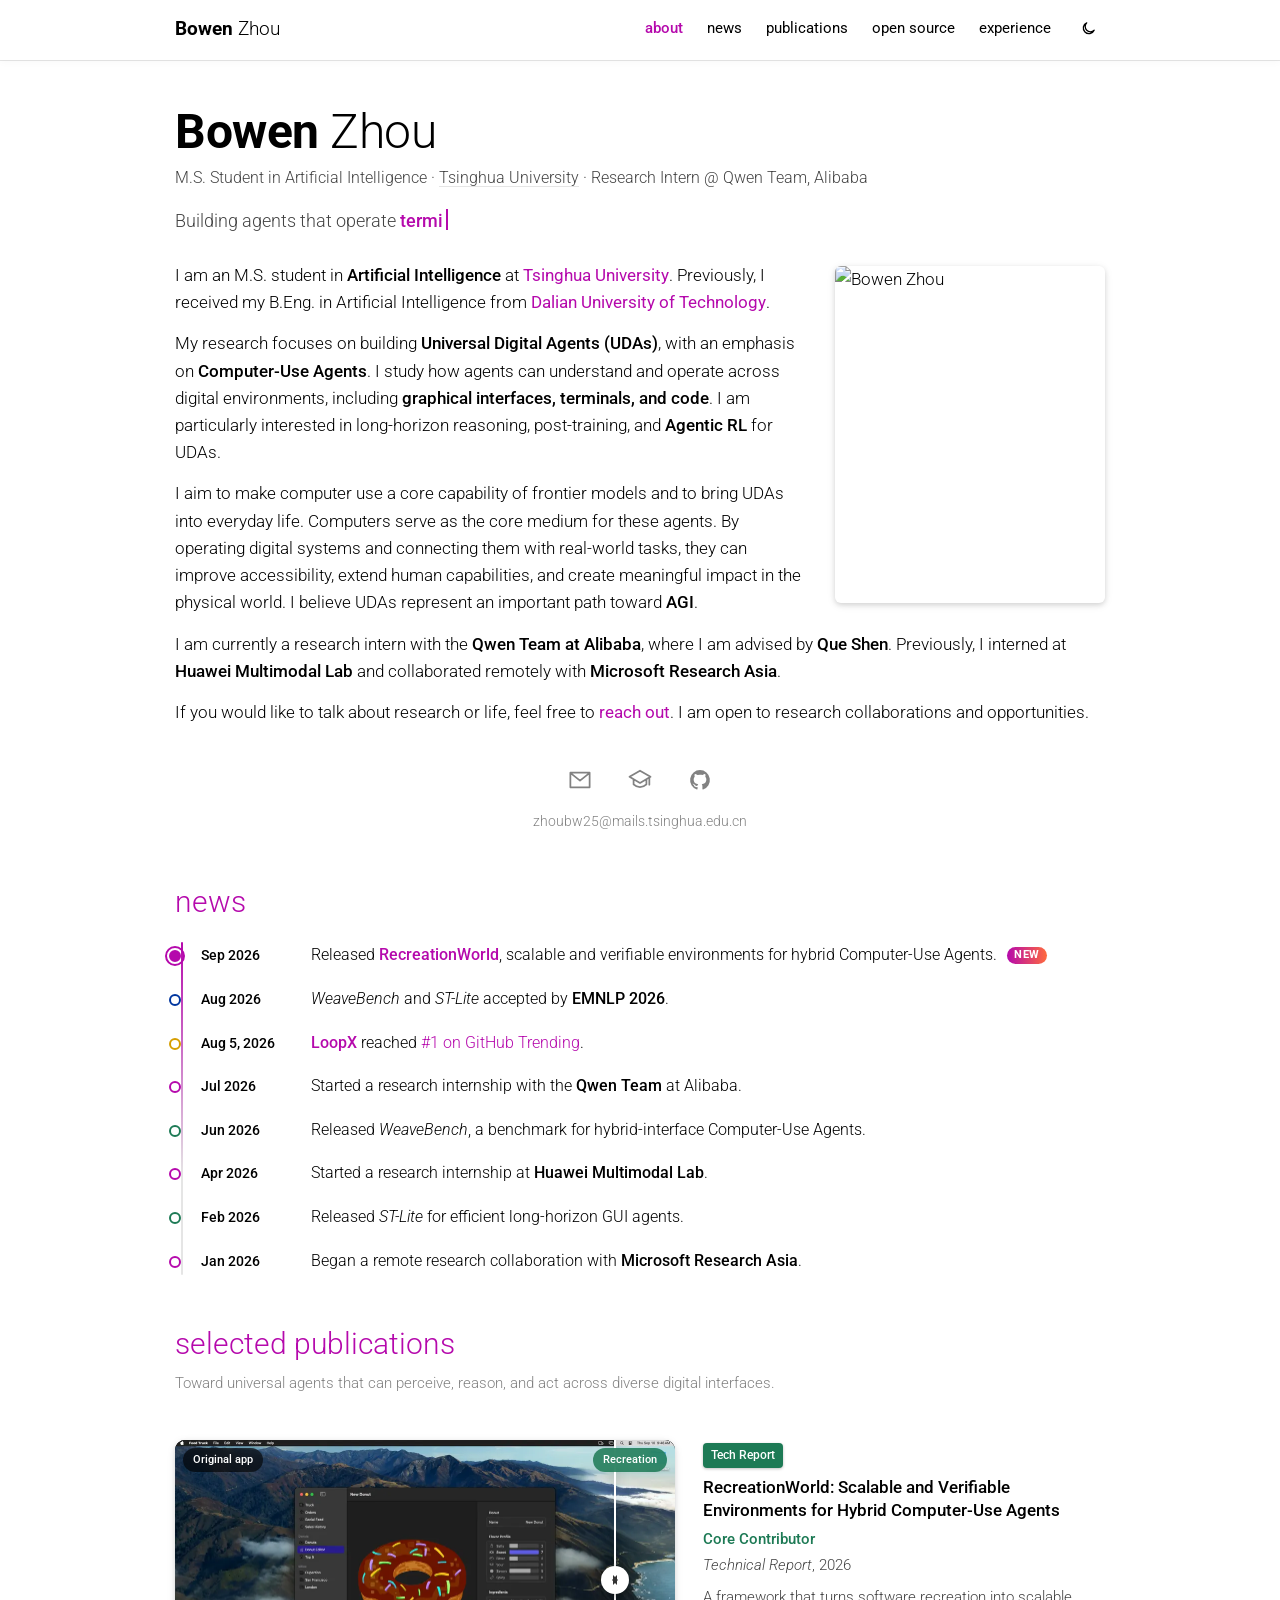
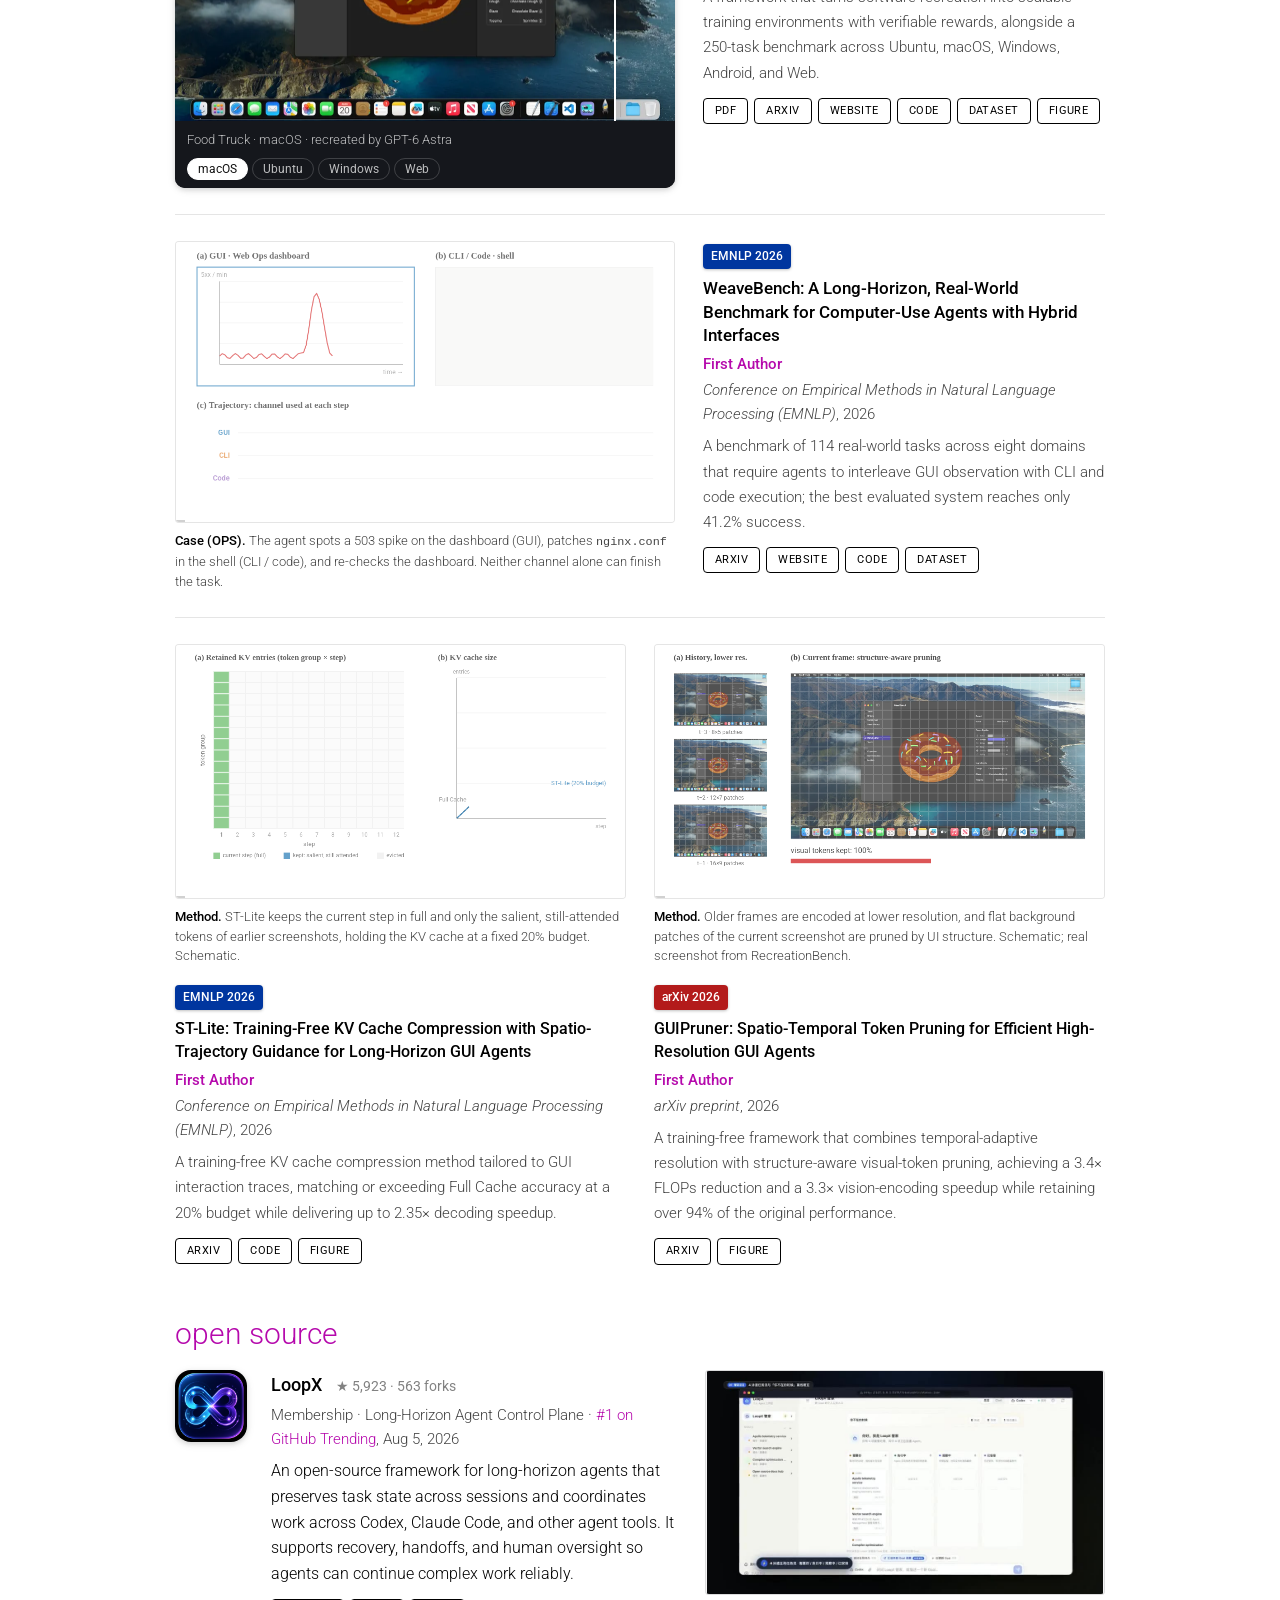
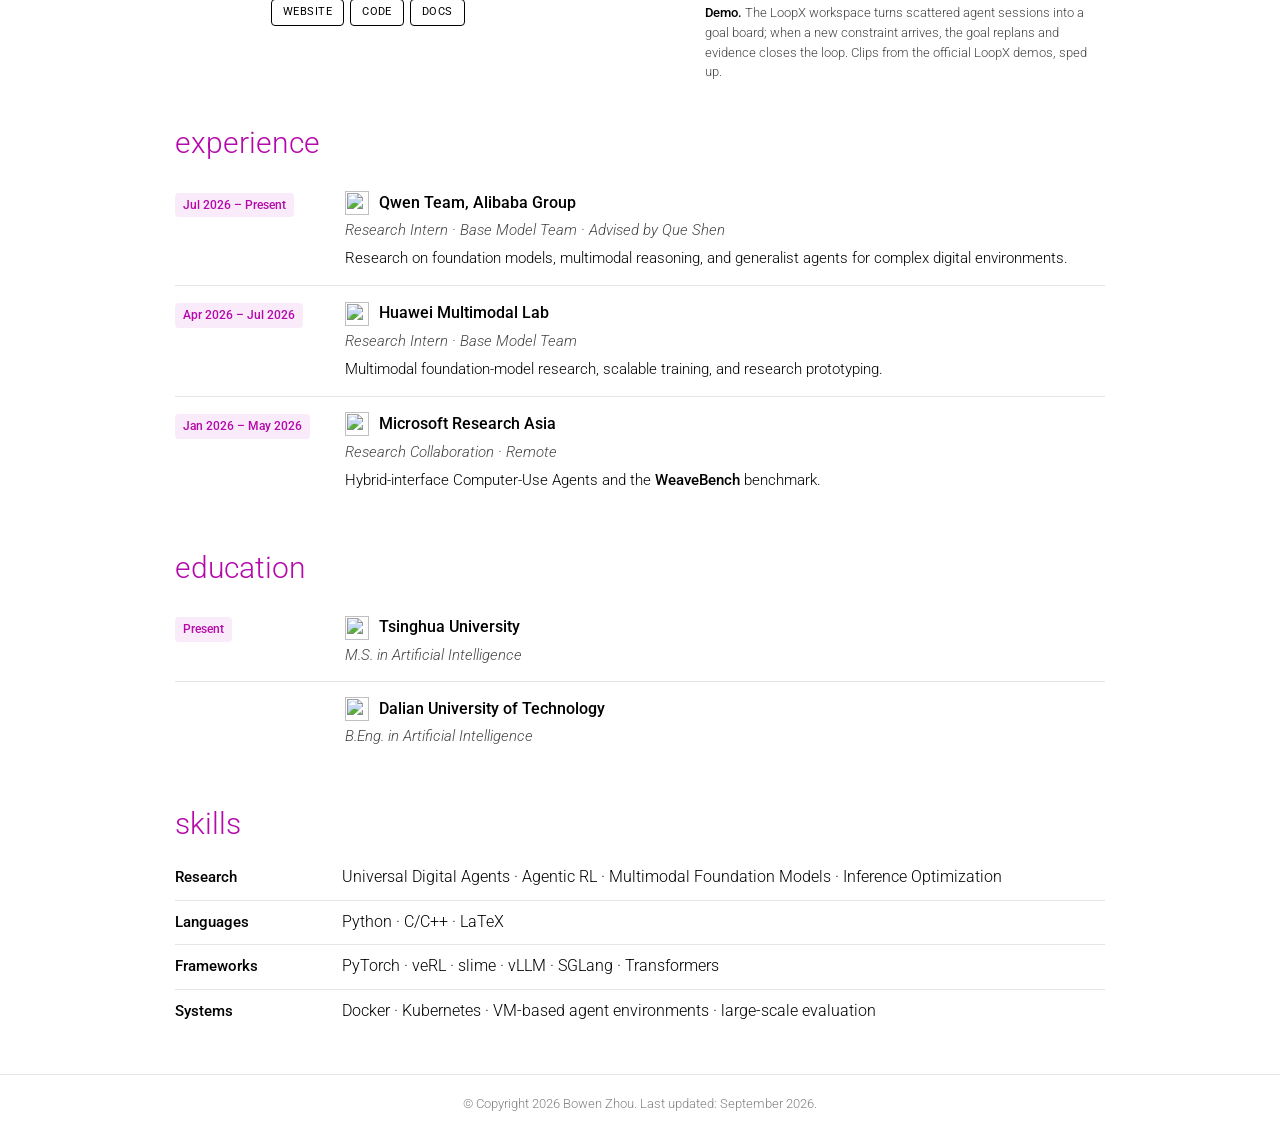
==== commit f9f7b25f: "Simplify motion: one plain figure per project, official LoopX footage - WeaveBench: single OPS case " ====
--- a/index.html
+++ b/index.html
@@ -9,7 +9,7 @@
 <link rel="preconnect" href="https://fonts.googleapis.com">
 <link rel="preconnect" href="https://fonts.gstatic.com" crossorigin>
 <link href="https://fonts.googleapis.com/css2?family=Roboto:wght@300;400;500;700&family=Roboto+Slab:wght@300;400;500&display=swap" rel="stylesheet">
-<link rel="stylesheet" href="style.css?v=20260923-m">
+<link rel="stylesheet" href="style.css?v=20260923-s">
 <script>
   (() => {
     const saved = localStorage.getItem('theme');
@@ -17,7 +17,7 @@
   })();
 </script>
 <script src="main.js?v=20260923-m" defer></script>
-<script src="motion.js?v=20260923-m" defer></script>
+<script src="motion.js?v=20260923-s" defer></script>
 </head>
 <body id="top">
 
@@ -192,7 +192,7 @@
       </li>
 
       <li class="feature-row">
-        <div class="motion" data-motion="weavebench" aria-label="Animated explainer of WeaveBench"></div>
+        <figure class="fig"><div class="motion" data-motion="weavebench" role="img" aria-label="Animated figure"></div><figcaption><b>Case (OPS).</b> The agent spots a 503 spike on the dashboard (GUI), patches <code>nginx.conf</code> in the shell (CLI / code), and re-checks the dashboard. Neither channel alone can finish the task.</figcaption></figure>
         <div class="entry">
           <abbr class="badge b-emnlp">EMNLP 2026</abbr>
           <div class="title">WeaveBench: A Long-Horizon, Real-World Benchmark for Computer-Use Agents with Hybrid Interfaces</div>
@@ -211,7 +211,7 @@
       <li class="pair">
         <ol class="cards">
         <li class="card">
-          <div class="motion" data-motion="stlite" aria-label="Animated explainer of ST-Lite"></div>
+          <figure class="fig"><div class="motion" data-motion="stlite" role="img" aria-label="Animated figure"></div><figcaption><b>Method.</b> ST-Lite keeps the current step in full and only the salient, still-attended tokens of earlier screenshots, holding the KV cache at a fixed 20% budget. Schematic.</figcaption></figure>
           <div class="entry">
             <abbr class="badge b-emnlp">EMNLP 2026</abbr>
             <div class="title">ST-Lite: Training-Free KV Cache Compression with Spatio-Trajectory Guidance for Long-Horizon GUI Agents</div>
@@ -226,7 +226,7 @@
           </div>
         </li>
         <li class="card">
-          <div class="motion" data-motion="guipruner" aria-label="Animated explainer of GUIPruner"></div>
+          <figure class="fig"><div class="motion" data-motion="guipruner" role="img" aria-label="Animated figure"></div><figcaption><b>Method.</b> Older frames are encoded at lower resolution, and flat background patches of the current screenshot are pruned by UI structure. Schematic; real screenshot from RecreationBench.</figcaption></figure>
           <div class="entry">
             <abbr class="badge b-arxiv">arXiv 2026</abbr>
             <div class="title">GUIPruner: Spatio-Temporal Token Pruning for Efficient High-Resolution GUI Agents</div>
@@ -258,7 +258,10 @@
           <a class="btn" href="https://loopx-project.github.io/loopx/docs/" target="_blank" rel="noopener">Docs</a>
         </div>
       </div>
-      <div class="motion" data-motion="loopx" aria-label="Animated explainer of LoopX"></div>
+      <figure class="fig">
+        <video class="fig-video" data-autoplay muted loop playsinline preload="metadata" poster="assets/media/loopx_demo.jpg" src="assets/media/loopx_demo.mp4"></video>
+        <figcaption><b>Demo.</b> The LoopX workspace turns scattered agent sessions into a goal board; when a new constraint arrives, the goal replans and evidence closes the loop. Clips from the official LoopX demos, sped up.</figcaption>
+      </figure>
     </div>
 
     <!-- Experience -->
--- a/style.css
+++ b/style.css
@@ -390,65 +390,16 @@
 .card .entry .title { font-size: 1.02rem; }
 @media (max-width: 760px) { .cards { grid-template-columns: 1fr; } }
 
-/* ---------- Motion players ---------- */
-.player {
-  position: relative;
-  overflow: hidden;
-  border-radius: 10px;
-  background: #0e1016;
-  box-shadow: var(--shadow);
-  cursor: pointer;
-}
-.player canvas { display: block; width: 100%; aspect-ratio: 16 / 9; }
-.player-cap {
-  min-height: 3.1em;
-  padding: 8px 12px 6px;
-  background: #0e1016;
-  color: rgba(255, 255, 255, 0.82);
-  font-size: 0.8rem;
-  line-height: 1.35;
-}
-.player-cap.show { animation: capIn .45s ease; }
-@keyframes capIn { from { opacity: 0; transform: translateY(4px); } to { opacity: 1; transform: none; } }
-.player-bar { display: flex; gap: 4px; padding: 0 12px 10px; background: #0e1016; }
-.player-bar span { position: relative; height: 3px; border-radius: 2px; background: rgba(255, 255, 255, 0.16); overflow: hidden; cursor: pointer; }
-.player-bar span:hover { background: rgba(255, 255, 255, 0.3); }
-.player-bar i { position: absolute; inset: 0 auto 0 0; width: 0; background: var(--theme); }
-:root[data-theme="dark"] .player-bar i { background: #d946ef; }
-.player-btn {
-  position: absolute;
-  top: 10px;
-  right: 10px;
-  width: 30px;
-  height: 30px;
-  border: none;
-  border-radius: 50%;
-  background: rgba(0, 0, 0, 0.45);
-  cursor: pointer;
-  opacity: 0;
-  transition: opacity .2s;
-}
-.player:hover .player-btn, .player.paused .player-btn { opacity: 1; }
-.player-btn::before {
-  content: "";
-  position: absolute;
-  left: 11px;
-  top: 9px;
-  width: 3px;
-  height: 12px;
-  background: #fff;
-  box-shadow: 6px 0 0 #fff;
-}
-.player.paused .player-btn::before {
-  left: 12px;
-  width: 0;
-  height: 0;
-  background: none;
-  box-shadow: none;
-  border-left: 10px solid #fff;
-  border-top: 6px solid transparent;
-  border-bottom: 6px solid transparent;
-}
+/* ---------- Figure animations ---------- */
+.fig { margin: 0; }
+.fig-player { position: relative; overflow: hidden; border: 1px solid var(--divider); border-radius: 4px; background: #fff; cursor: pointer; }
+.fig-player canvas { display: block; width: 100%; aspect-ratio: 16 / 9; }
+.fig-player > i { position: absolute; left: 0; bottom: 0; height: 2px; width: 0; background: rgba(0, 0, 0, 0.18); }
+.fig-player.paused::after { content: "paused"; position: absolute; top: 6px; right: 8px; font-size: 0.68rem; color: #888; }
+.fig-video { display: block; width: 100%; aspect-ratio: 16 / 9; border: 1px solid var(--divider); border-radius: 4px; background: #f4f4f5; }
+.fig figcaption { margin-top: 8px; font-size: 0.82rem; line-height: 1.5; color: var(--text-soft); }
+.fig figcaption b { color: var(--text); font-weight: 500; }
+.fig figcaption code { font-size: 0.9em; }
 
 /* ---------- Feature rows (RecreationWorld, WeaveBench) ---------- */
 .bibliography > li.feature-row {
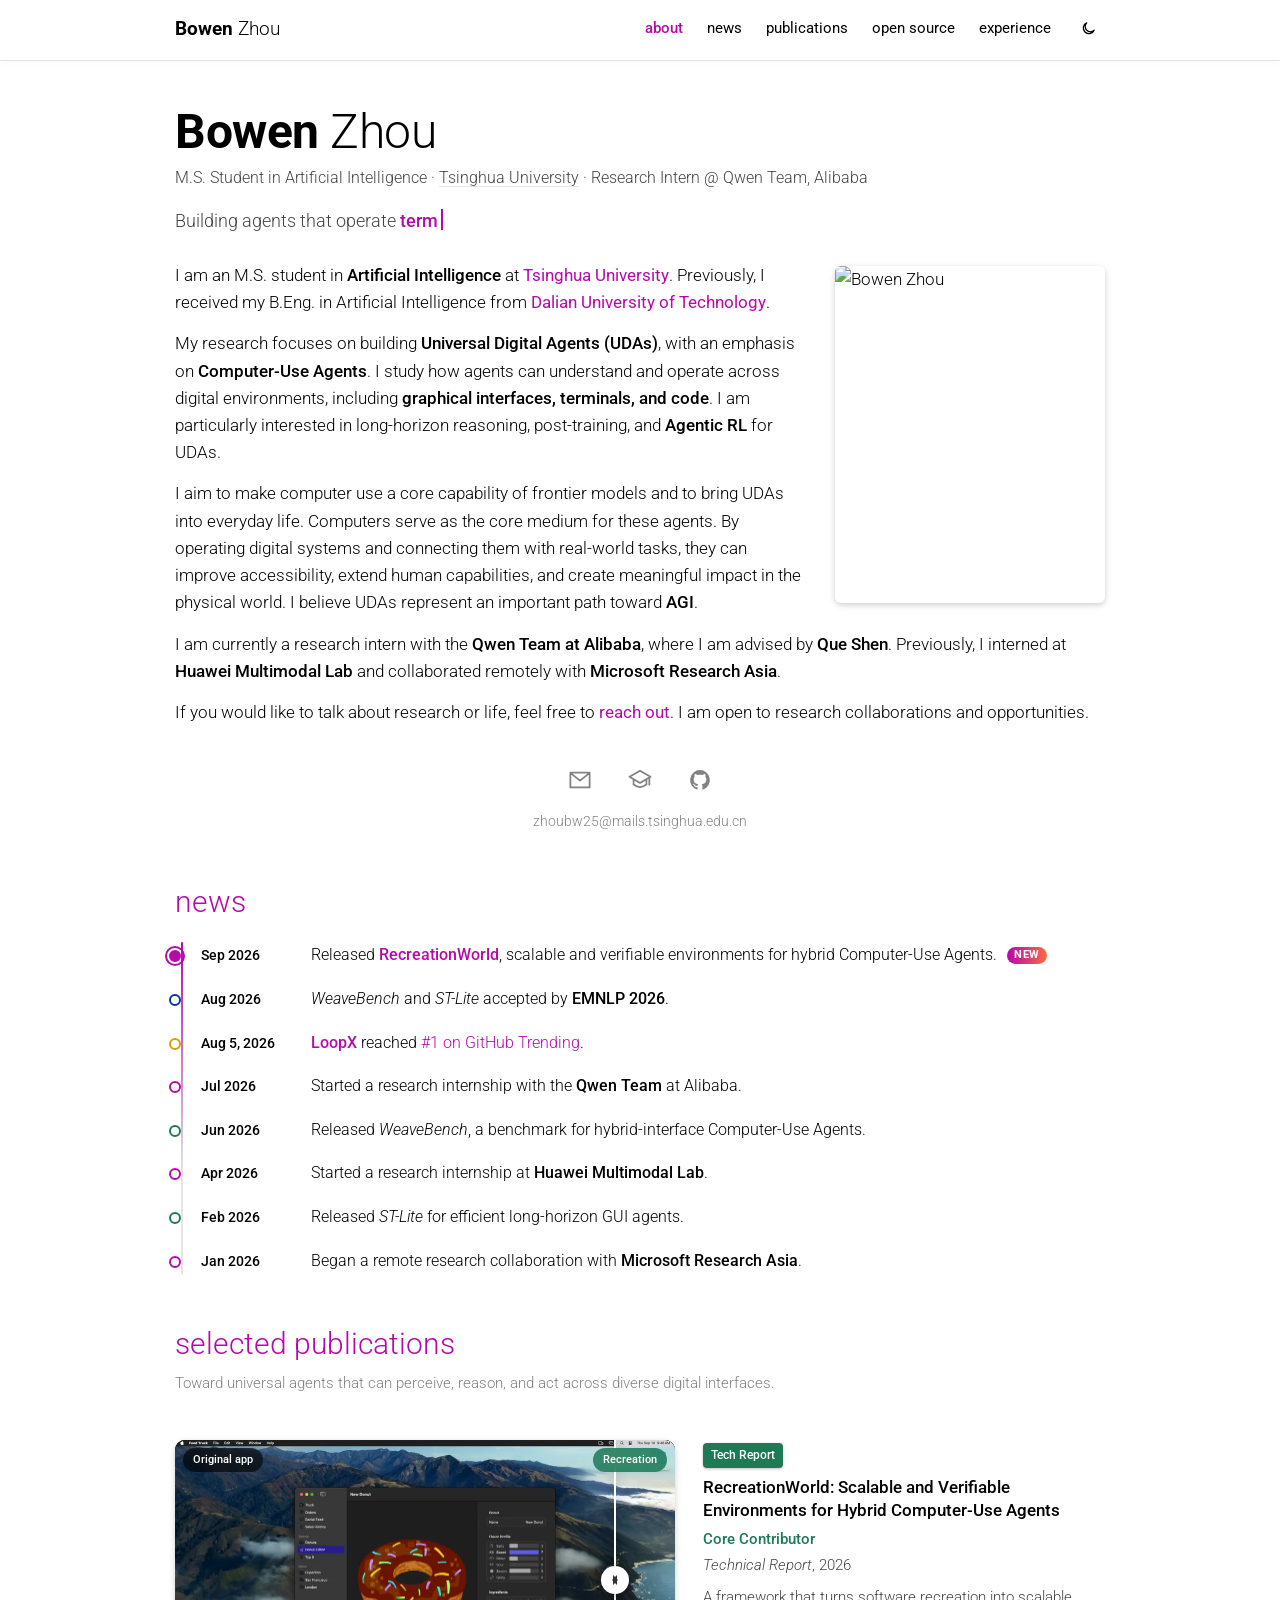
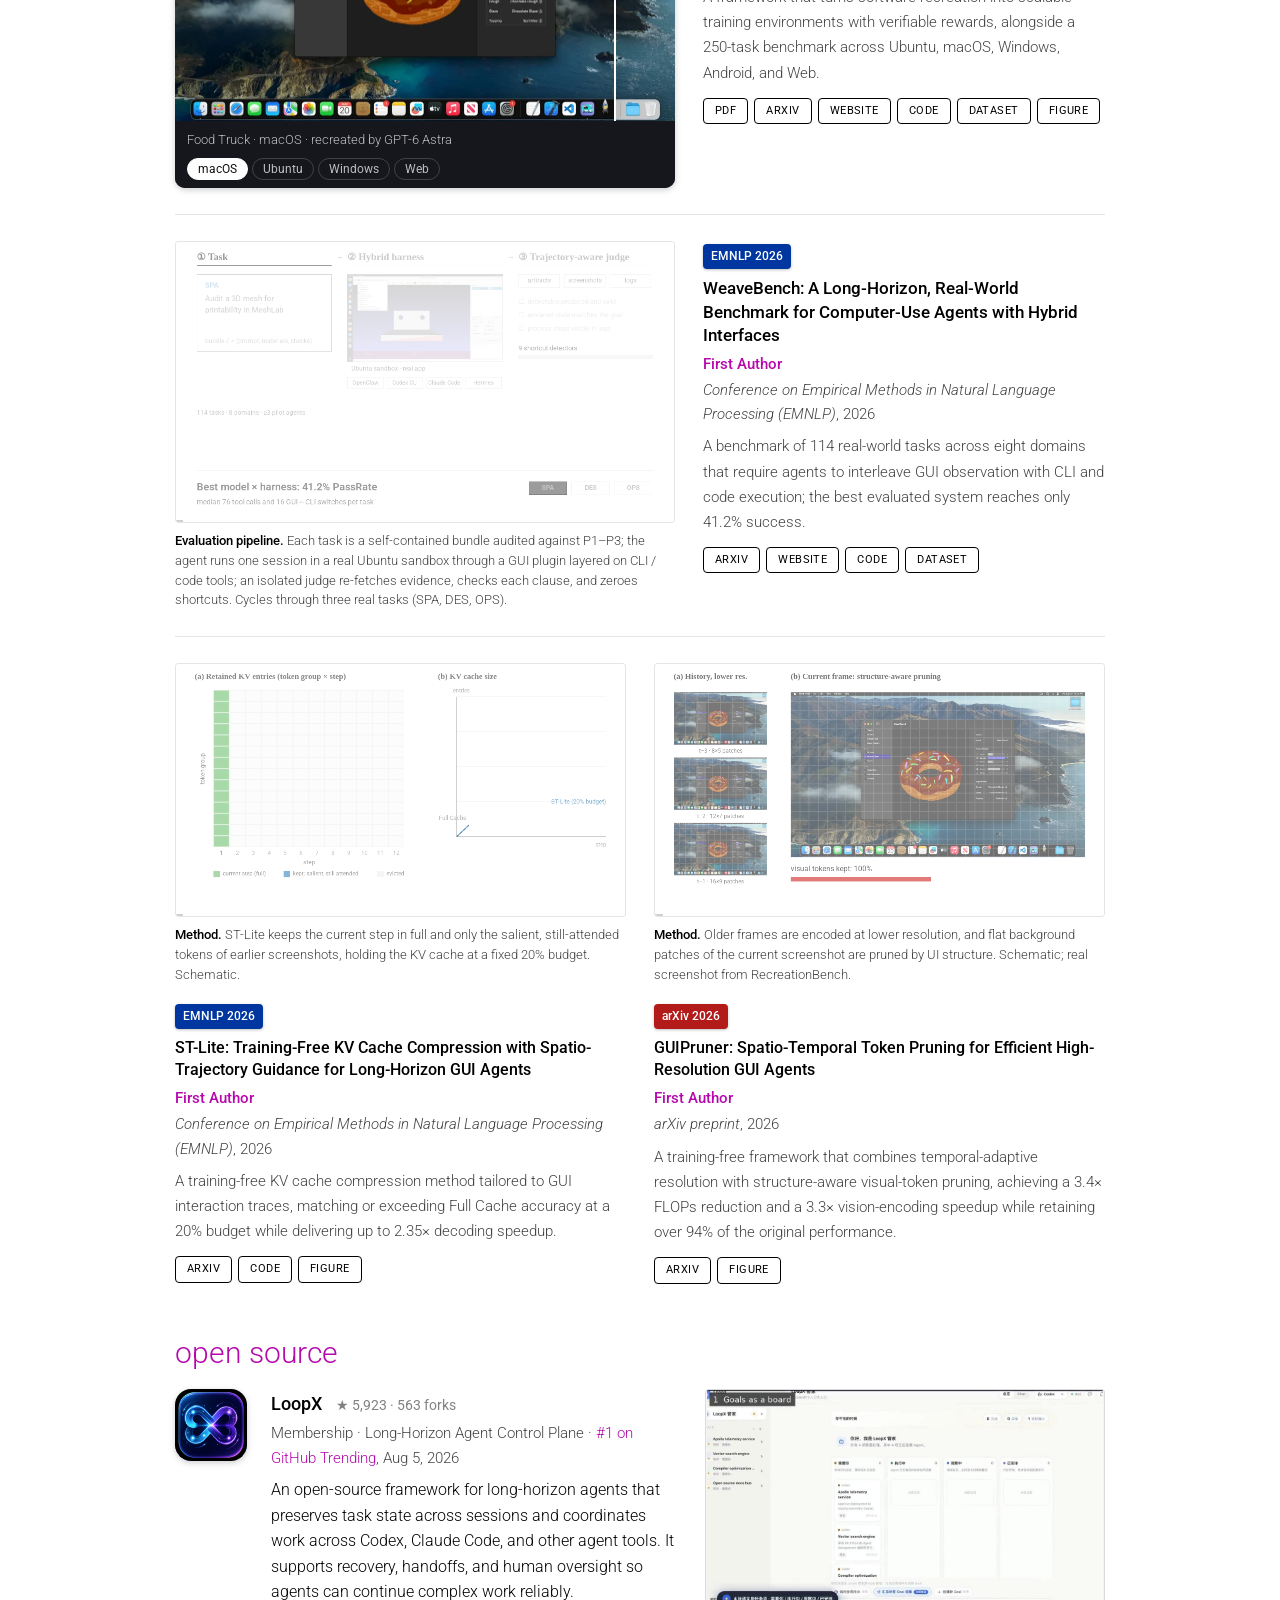
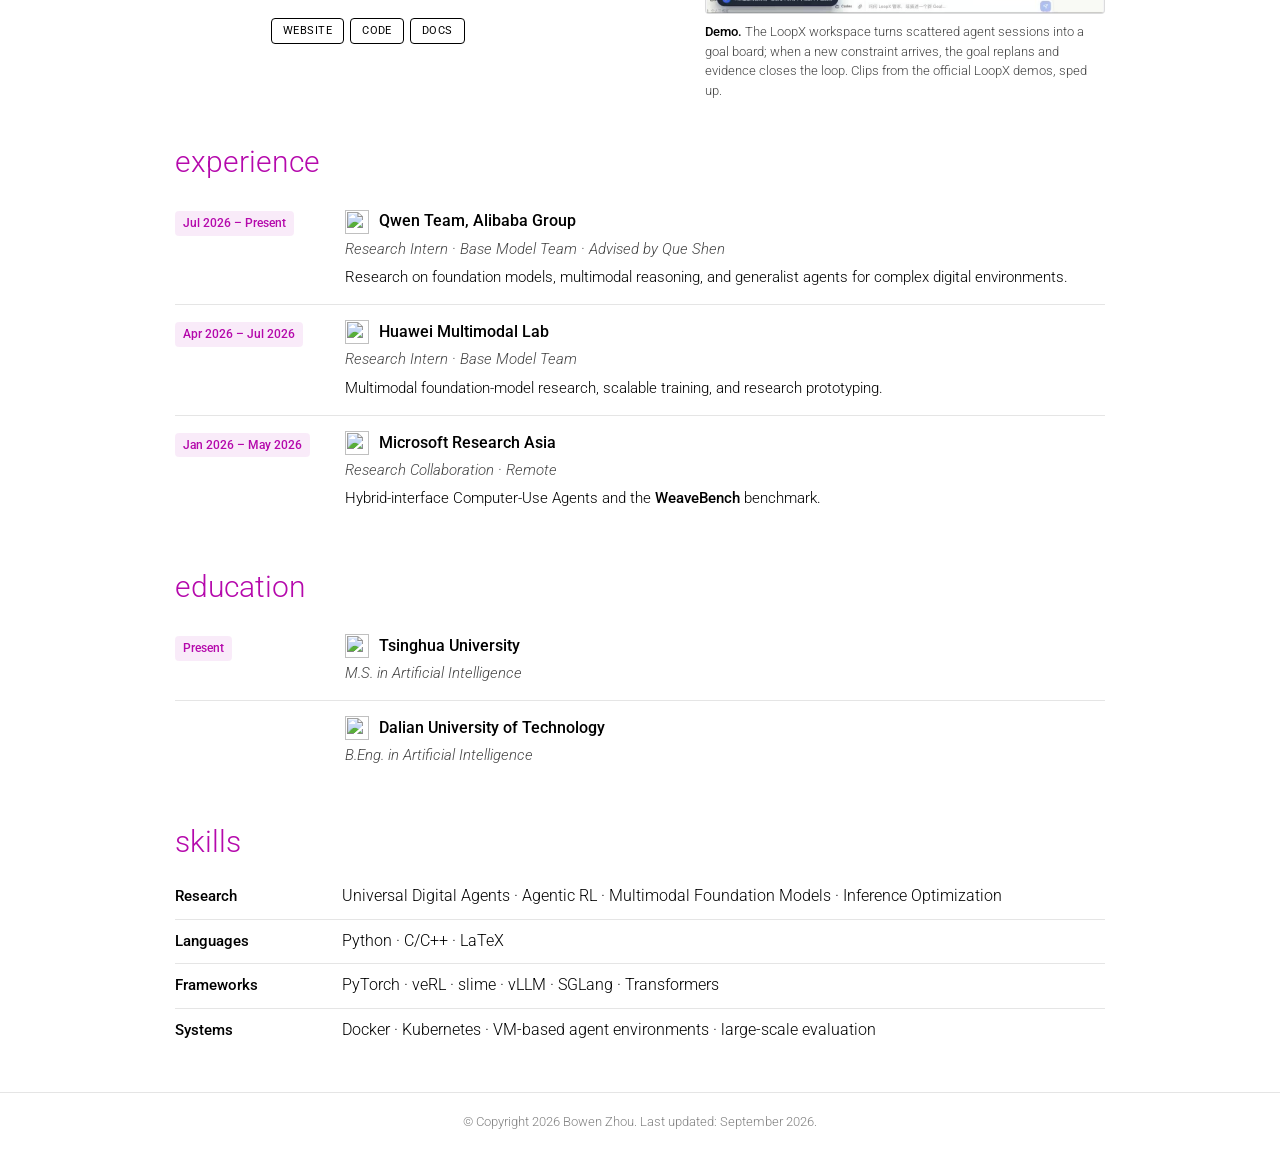
==== commit 2cbe17a0: "WeaveBench pipeline animation, lightbox zoom, re-cut LoopX clip - WeaveBench: Task -> hybrid harness" ====
--- a/index.html
+++ b/index.html
@@ -9,15 +9,15 @@
 <link rel="preconnect" href="https://fonts.googleapis.com">
 <link rel="preconnect" href="https://fonts.gstatic.com" crossorigin>
 <link href="https://fonts.googleapis.com/css2?family=Roboto:wght@300;400;500;700&family=Roboto+Slab:wght@300;400;500&display=swap" rel="stylesheet">
-<link rel="stylesheet" href="style.css?v=20260923-s">
+<link rel="stylesheet" href="style.css?v=20260923-z">
 <script>
   (() => {
     const saved = localStorage.getItem('theme');
     if (saved) document.documentElement.dataset.theme = saved;
   })();
 </script>
-<script src="main.js?v=20260923-m" defer></script>
-<script src="motion.js?v=20260923-s" defer></script>
+<script src="main.js?v=20260923-z" defer></script>
+<script src="motion.js?v=20260923-z" defer></script>
 </head>
 <body id="top">
 
@@ -192,7 +192,7 @@
       </li>
 
       <li class="feature-row">
-        <figure class="fig"><div class="motion" data-motion="weavebench" role="img" aria-label="Animated figure"></div><figcaption><b>Case (OPS).</b> The agent spots a 503 spike on the dashboard (GUI), patches <code>nginx.conf</code> in the shell (CLI / code), and re-checks the dashboard. Neither channel alone can finish the task.</figcaption></figure>
+        <figure class="fig"><div class="motion" data-motion="weavebench" role="img" aria-label="Animated figure"></div><figcaption><b>Evaluation pipeline.</b> Each task is a self-contained bundle audited against P1–P3; the agent runs one session in a real Ubuntu sandbox through a GUI plugin layered on CLI / code tools; an isolated judge re-fetches evidence, checks each clause, and zeroes shortcuts. Cycles through three real tasks (SPA, DES, OPS).</figcaption></figure>
         <div class="entry">
           <abbr class="badge b-emnlp">EMNLP 2026</abbr>
           <div class="title">WeaveBench: A Long-Horizon, Real-World Benchmark for Computer-Use Agents with Hybrid Interfaces</div>
--- a/style.css
+++ b/style.css
@@ -427,3 +427,34 @@
   .project-motion { grid-template-columns: 64px minmax(0, 1fr); }
   .project-motion .motion { grid-column: 1 / -1; }
 }
+
+/* ---------- Lightbox ---------- */
+.zoomable { position: relative; }
+.zoom-btn {
+  position: absolute;
+  top: 8px;
+  left: 8px;
+  z-index: 3;
+  display: grid;
+  place-items: center;
+  width: 30px;
+  height: 30px;
+  border: 1px solid rgba(0, 0, 0, 0.12);
+  border-radius: 4px;
+  background: rgba(255, 255, 255, 0.92);
+  color: #333;
+  cursor: zoom-in;
+  opacity: 0;
+  transition: opacity .2s;
+}
+.zoomable:hover .zoom-btn, .zoom-btn:focus-visible { opacity: 1; }
+@media (hover: none) { .zoom-btn { opacity: 1; } }
+.zoom-btn svg { width: 16px; height: 16px; fill: none; stroke: currentColor; stroke-width: 2; stroke-linecap: round; stroke-linejoin: round; }
+.zoom-rw .zoom-btn { top: auto; bottom: 52px; left: auto; right: 10px; }
+.lightbox { position: fixed; inset: 0; z-index: 200; display: none; place-items: center; background: rgba(20, 20, 22, 0.86); }
+.lightbox.open { display: grid; }
+.lightbox-inner { width: min(94vw, calc(90vh * 16 / 9)); }
+.lightbox-inner > * { width: 100%; }
+.lightbox-inner .fig-video { max-height: 90vh; }
+.lightbox-close { position: absolute; top: 14px; right: 18px; border: none; background: none; color: #fff; font-size: 2.2rem; line-height: 1; cursor: pointer; }
+body.lb-open { overflow: hidden; }
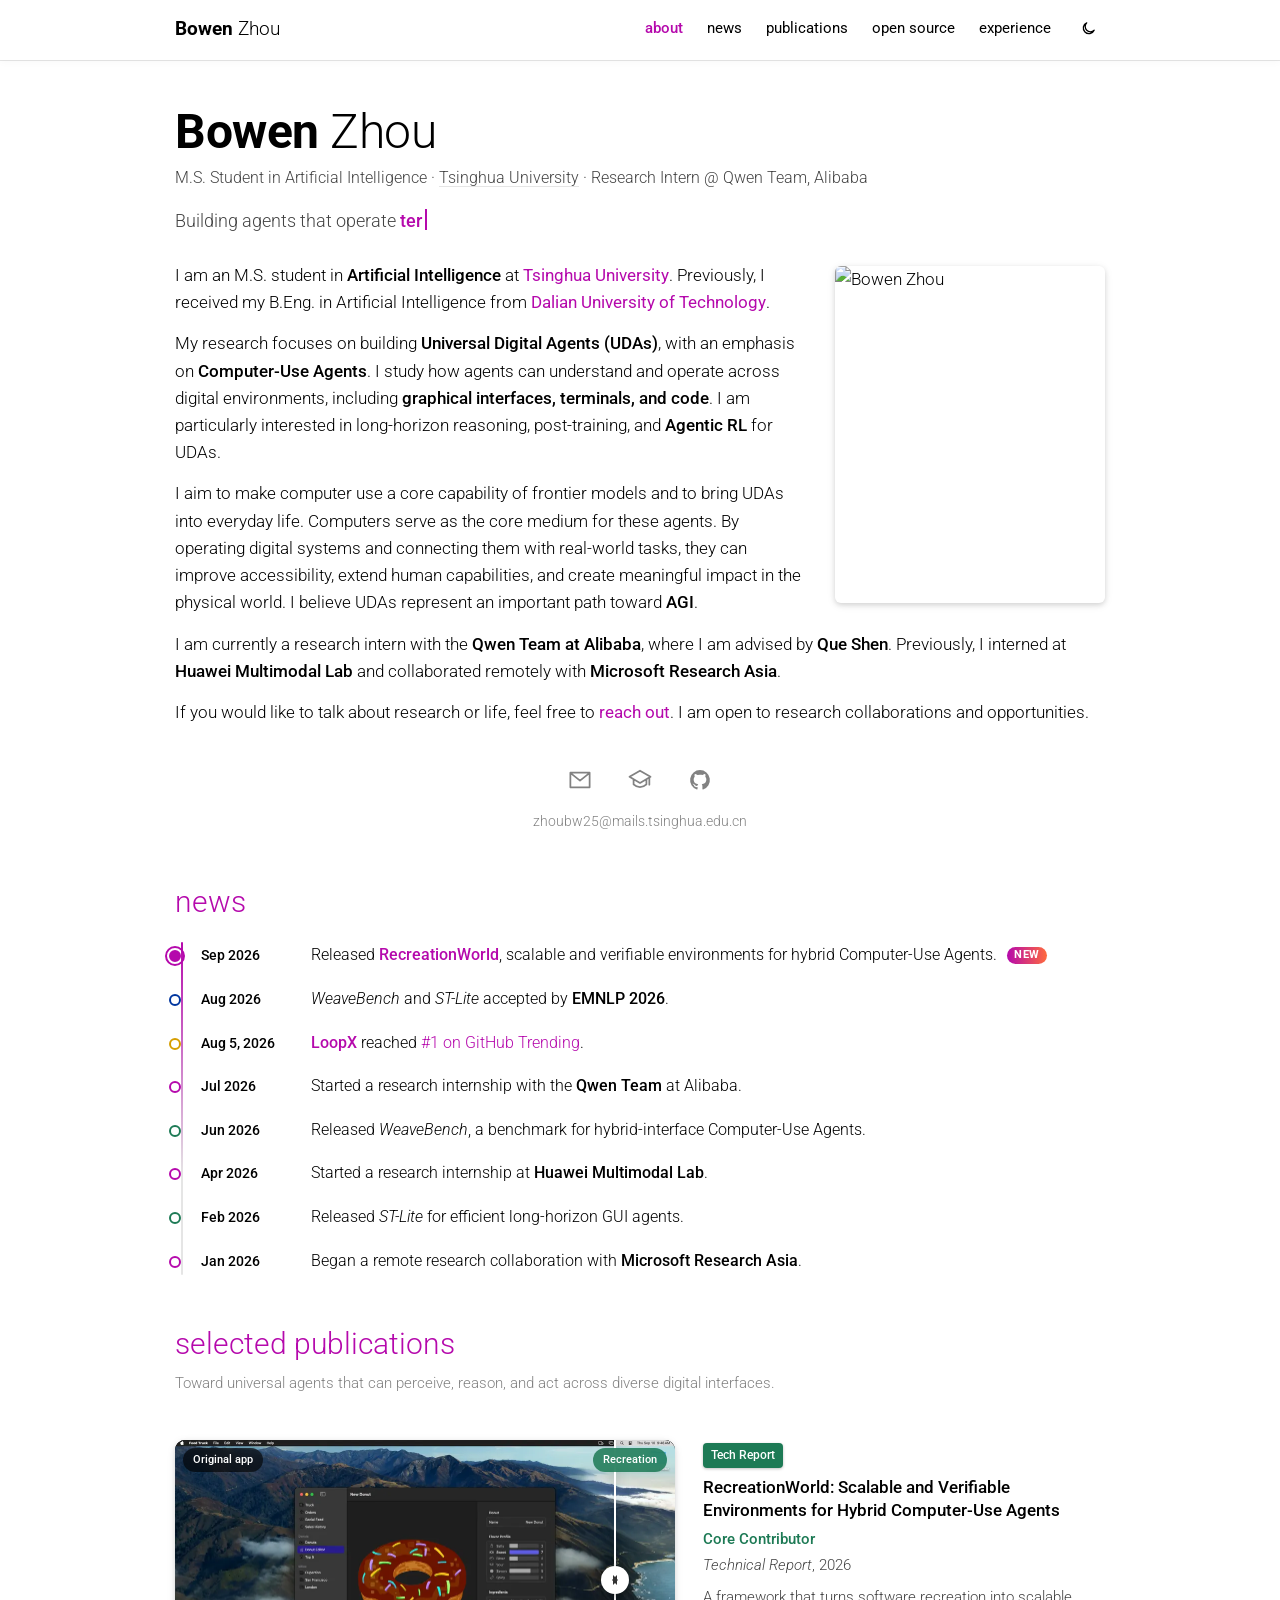
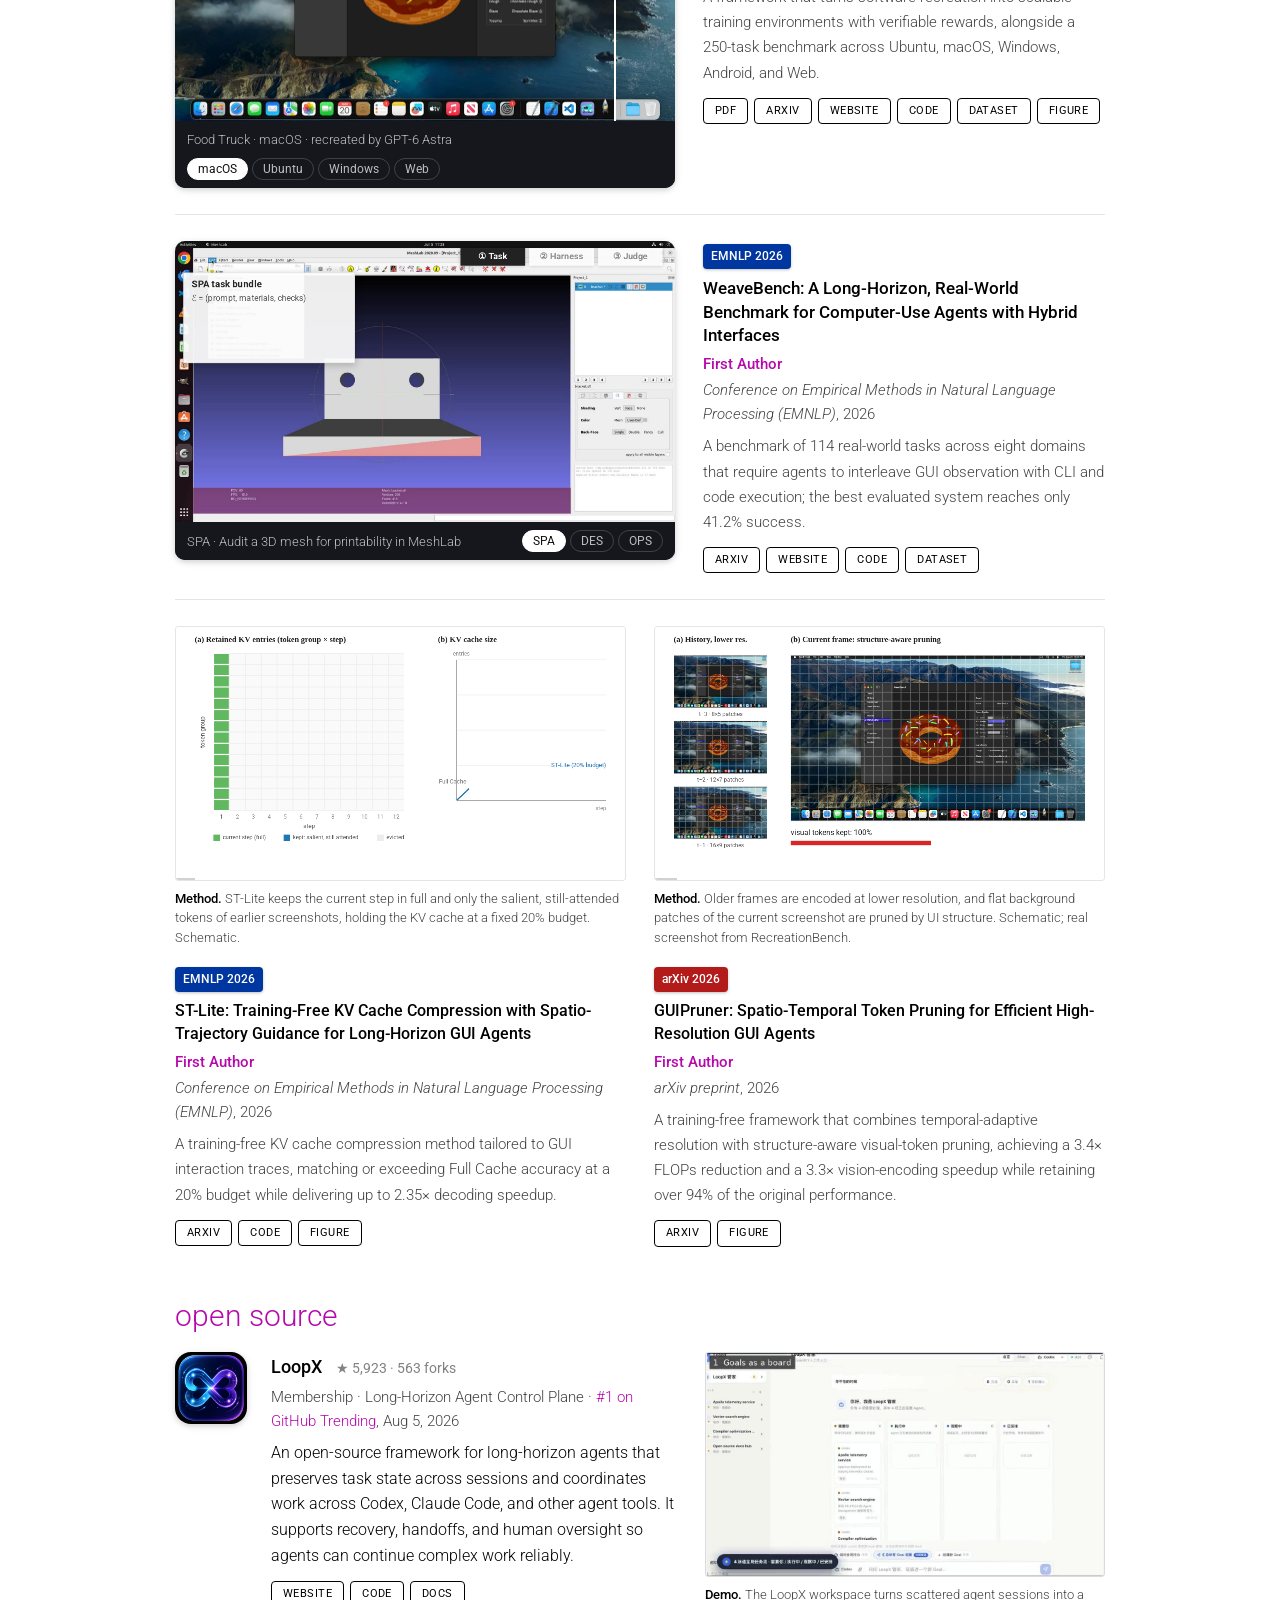
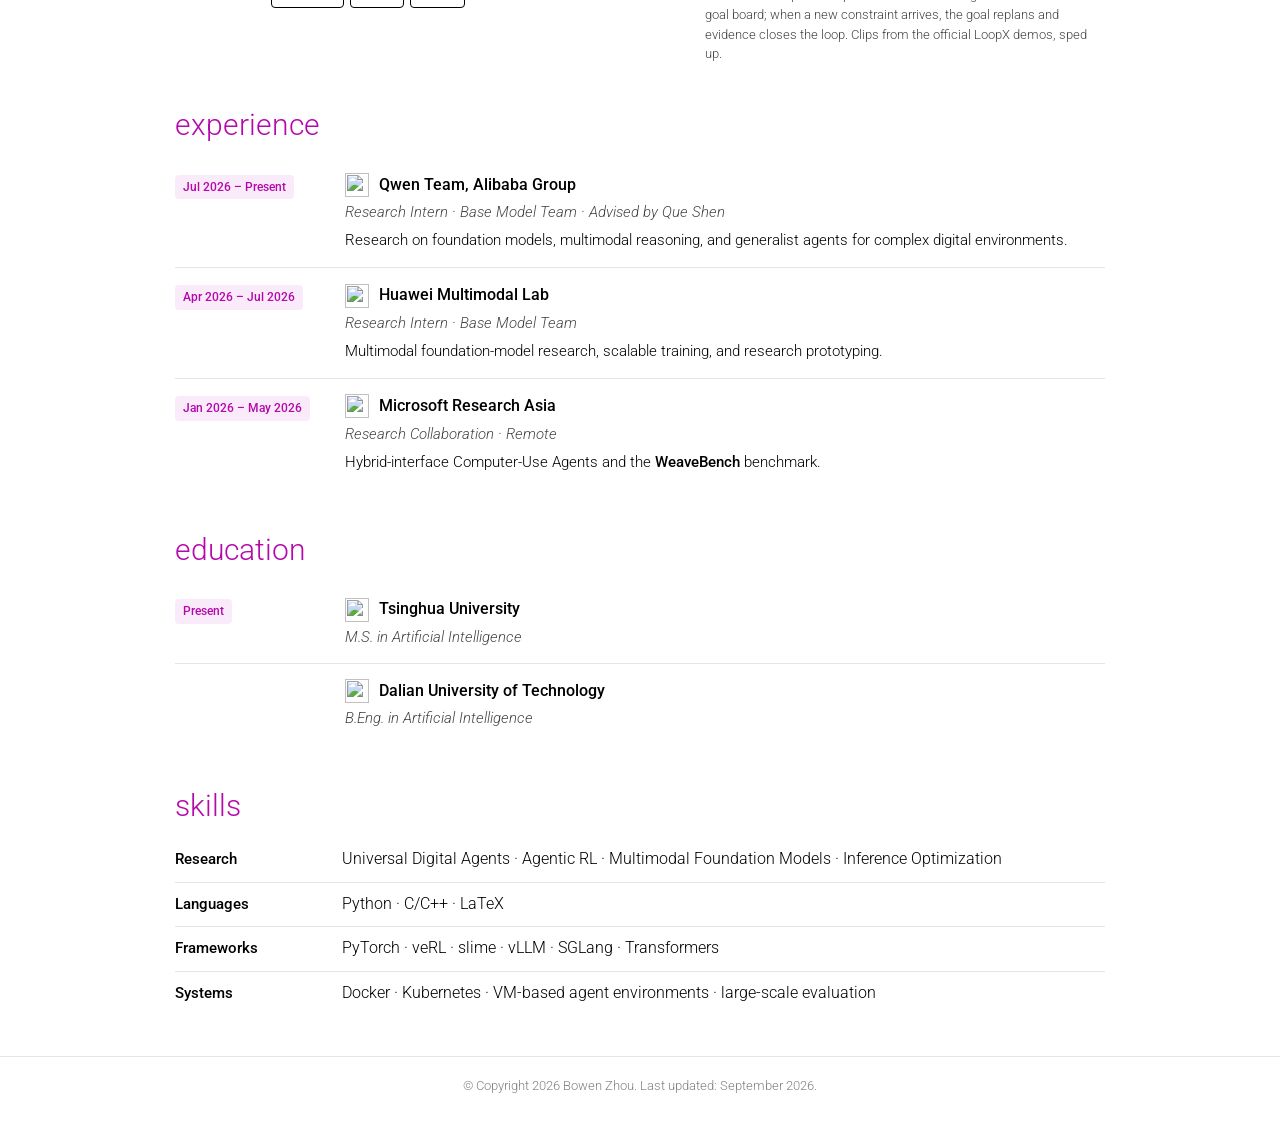
==== commit f57b4c16: "WeaveBench: desktop as main screen, clickable cases, caption bar - Real task desktop fills the frame" ====
--- a/index.html
+++ b/index.html
@@ -9,15 +9,15 @@
 <link rel="preconnect" href="https://fonts.googleapis.com">
 <link rel="preconnect" href="https://fonts.gstatic.com" crossorigin>
 <link href="https://fonts.googleapis.com/css2?family=Roboto:wght@300;400;500;700&family=Roboto+Slab:wght@300;400;500&display=swap" rel="stylesheet">
-<link rel="stylesheet" href="style.css?v=20260923-z">
+<link rel="stylesheet" href="style.css?v=20260923-t">
 <script>
   (() => {
     const saved = localStorage.getItem('theme');
     if (saved) document.documentElement.dataset.theme = saved;
   })();
 </script>
-<script src="main.js?v=20260923-z" defer></script>
-<script src="motion.js?v=20260923-z" defer></script>
+<script src="main.js?v=20260923-t" defer></script>
+<script src="motion.js?v=20260923-t" defer></script>
 </head>
 <body id="top">
 
@@ -192,7 +192,13 @@
       </li>
 
       <li class="feature-row">
-        <figure class="fig"><div class="motion" data-motion="weavebench" role="img" aria-label="Animated figure"></div><figcaption><b>Evaluation pipeline.</b> Each task is a self-contained bundle audited against P1–P3; the agent runs one session in a real Ubuntu sandbox through a GUI plugin layered on CLI / code tools; an isolated judge re-fetches evidence, checks each clause, and zeroes shortcuts. Cycles through three real tasks (SPA, DES, OPS).</figcaption></figure>
+        <div class="media-frame">
+          <div class="motion" data-motion="weavebench" role="img" aria-label="Animated WeaveBench evaluation pipeline on a real task"></div>
+          <div class="media-bar">
+            <span class="media-caption" data-wb-caption>SPA · Audit a 3D mesh for printability in MeshLab</span>
+            <span class="media-tabs" data-wb-tabs><button type="button" class="on" data-caption="SPA · Audit a 3D mesh for printability in MeshLab">SPA</button><button type="button" data-caption="DES · Recover a blown-out RAW photo in darktable">DES</button><button type="button" data-caption="OPS · Manage a RabbitMQ dead-letter-queue topology">OPS</button></span>
+          </div>
+        </div>
         <div class="entry">
           <abbr class="badge b-emnlp">EMNLP 2026</abbr>
           <div class="title">WeaveBench: A Long-Horizon, Real-World Benchmark for Computer-Use Agents with Hybrid Interfaces</div>
--- a/style.css
+++ b/style.css
@@ -458,3 +458,4 @@
 .lightbox-inner .fig-video { max-height: 90vh; }
 .lightbox-close { position: absolute; top: 14px; right: 18px; border: none; background: none; color: #fff; font-size: 2.2rem; line-height: 1; cursor: pointer; }
 body.lb-open { overflow: hidden; }
+.media-frame .fig-player { border: none; border-radius: 0; }
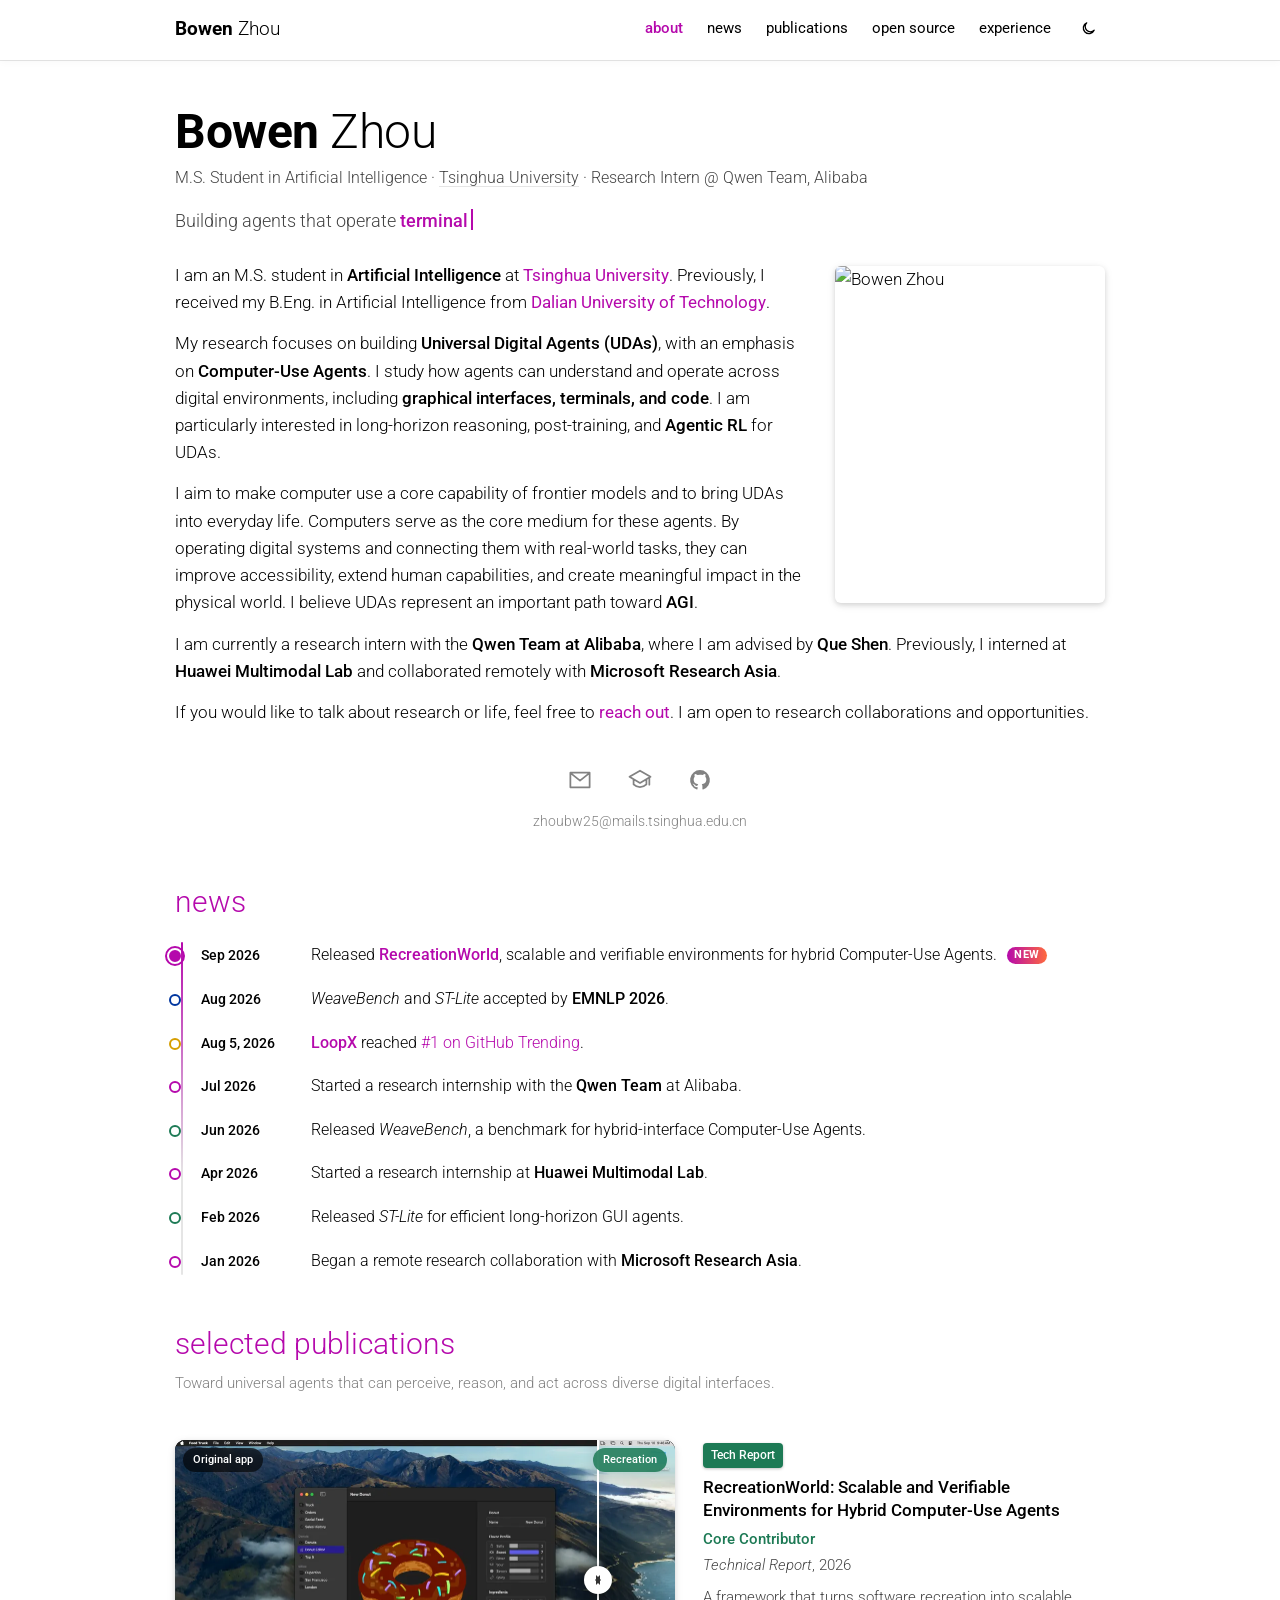
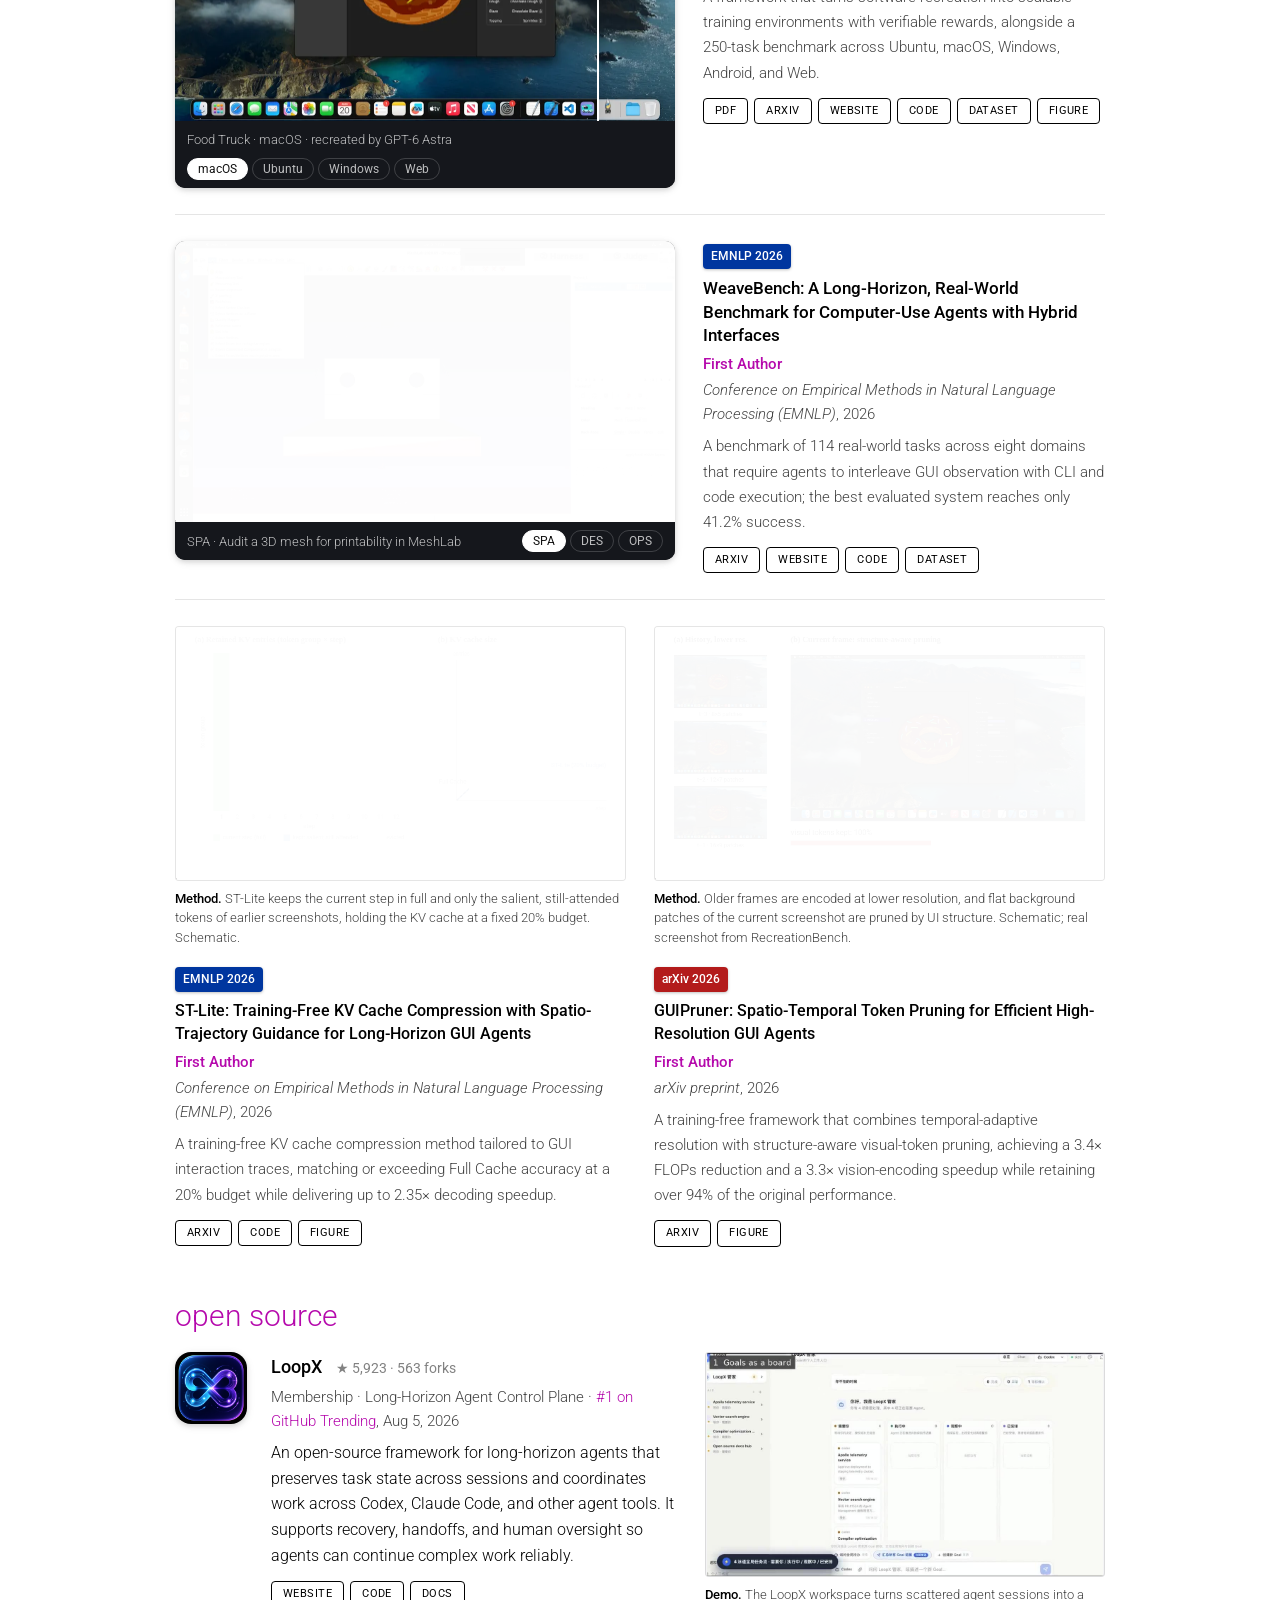
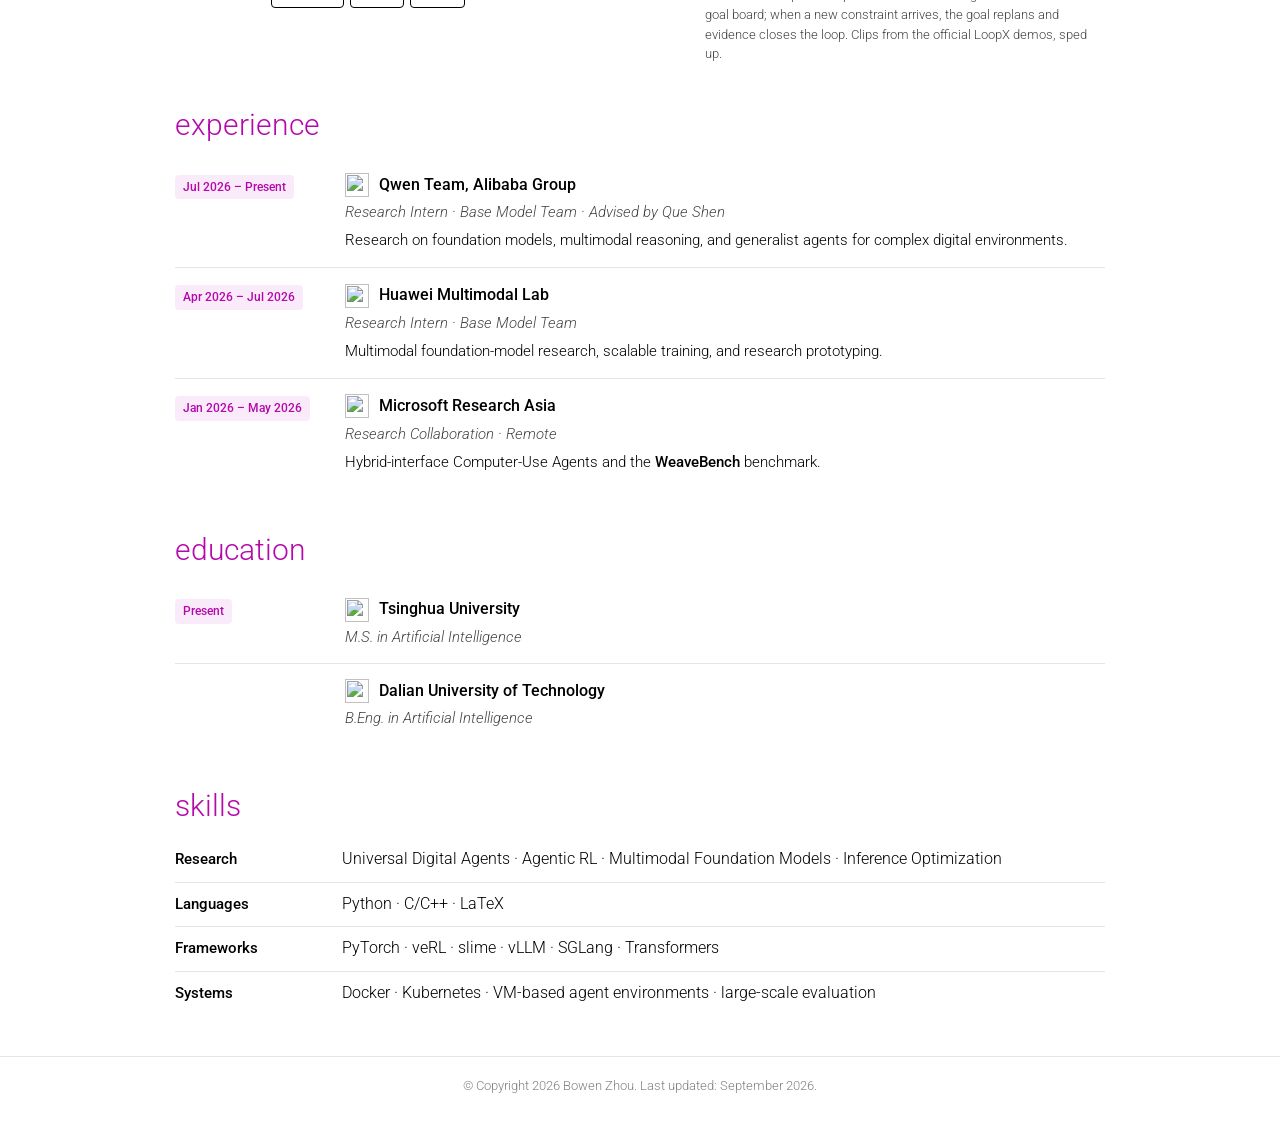
==== commit 7b8ccda1: "Replace portrait tab icon with BZ monogram" ====
--- a/index.html
+++ b/index.html
@@ -5,7 +5,8 @@
 <meta name="viewport" content="width=device-width, initial-scale=1.0">
 <title>Bowen Zhou</title>
 <meta name="description" content="Bowen Zhou — M.S. student at Tsinghua University researching Universal Digital Agents across GUI, CLI, and code environments.">
-<link rel="icon" href="assets/avatar.jpg">
+<link rel="icon" type="image/png" sizes="64x64" href="assets/favicon-bz.png?v=20260924">
+<link rel="icon" type="image/svg+xml" href="assets/favicon-bz.svg?v=20260924">
 <link rel="preconnect" href="https://fonts.googleapis.com">
 <link rel="preconnect" href="https://fonts.gstatic.com" crossorigin>
 <link href="https://fonts.googleapis.com/css2?family=Roboto:wght@300;400;500;700&family=Roboto+Slab:wght@300;400;500&display=swap" rel="stylesheet">
@@ -333,3 +334,4 @@
 </footer>
 </body>
 </html>
+
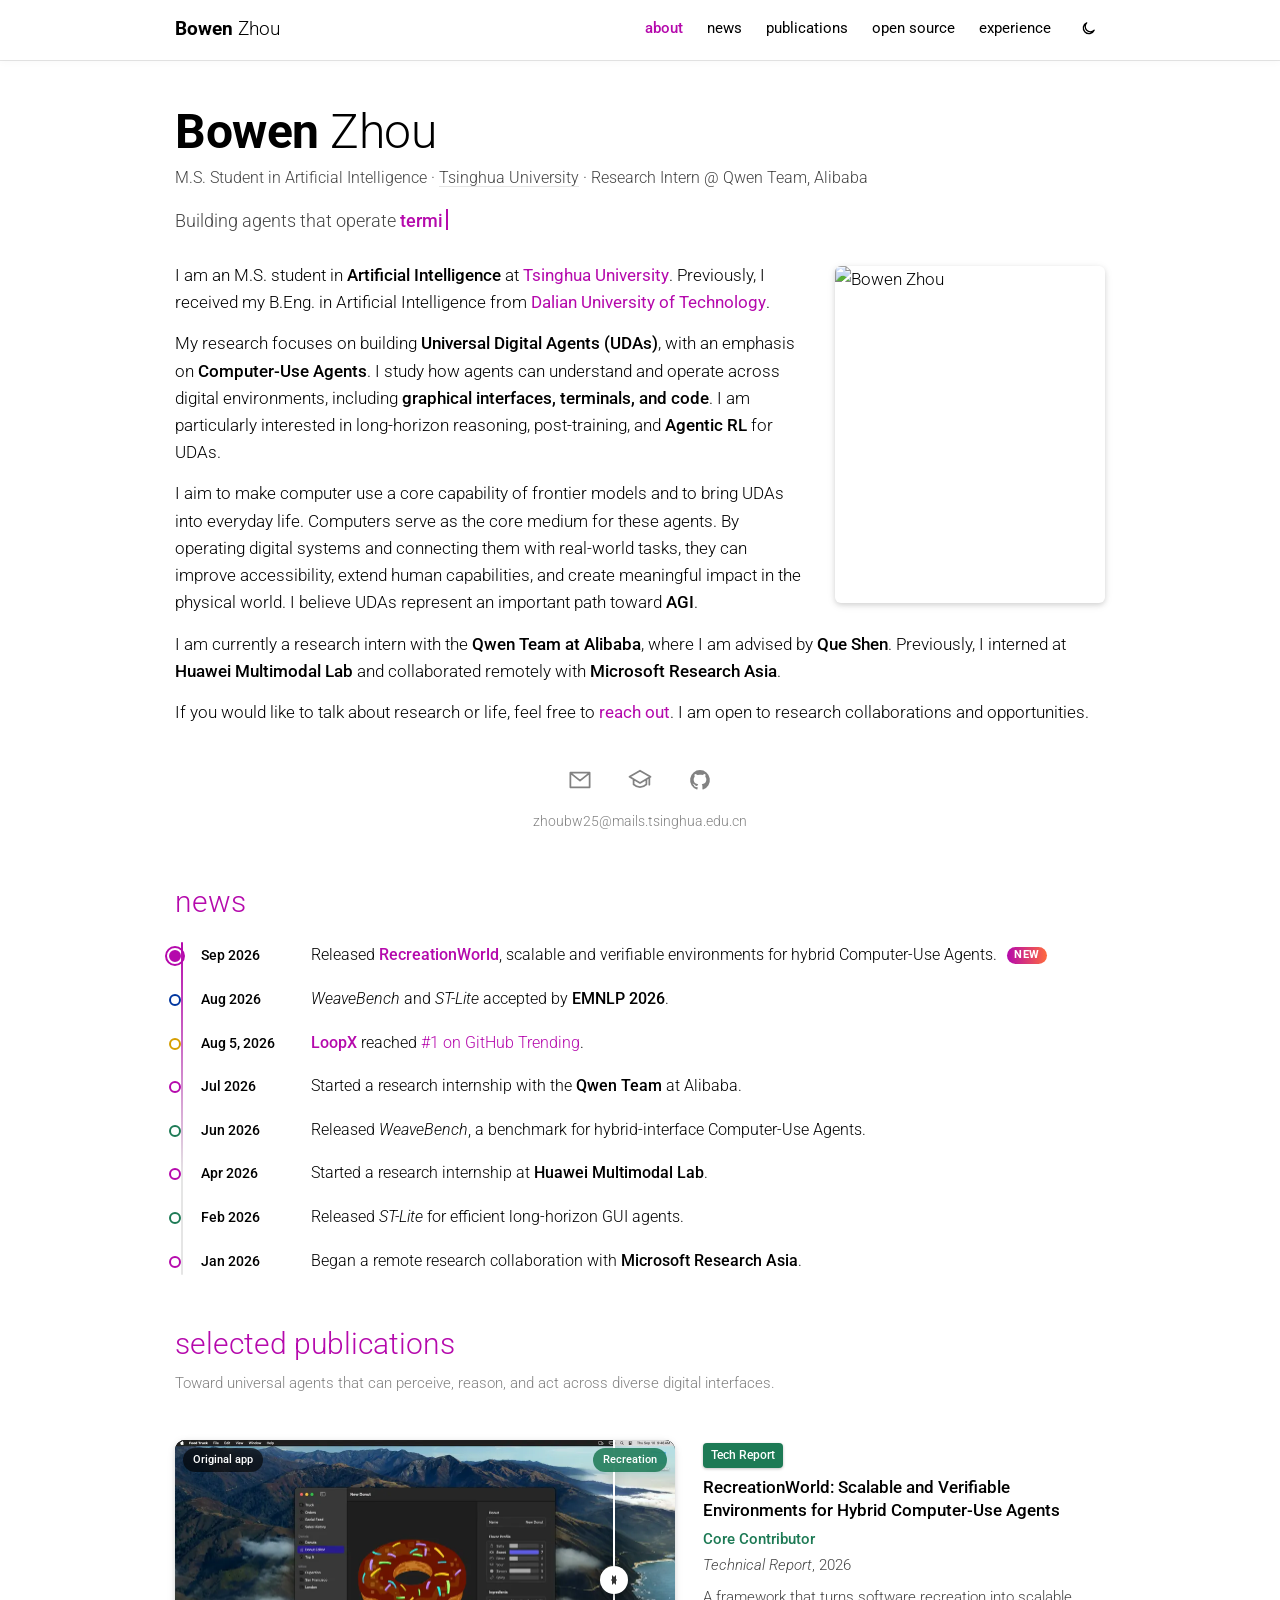
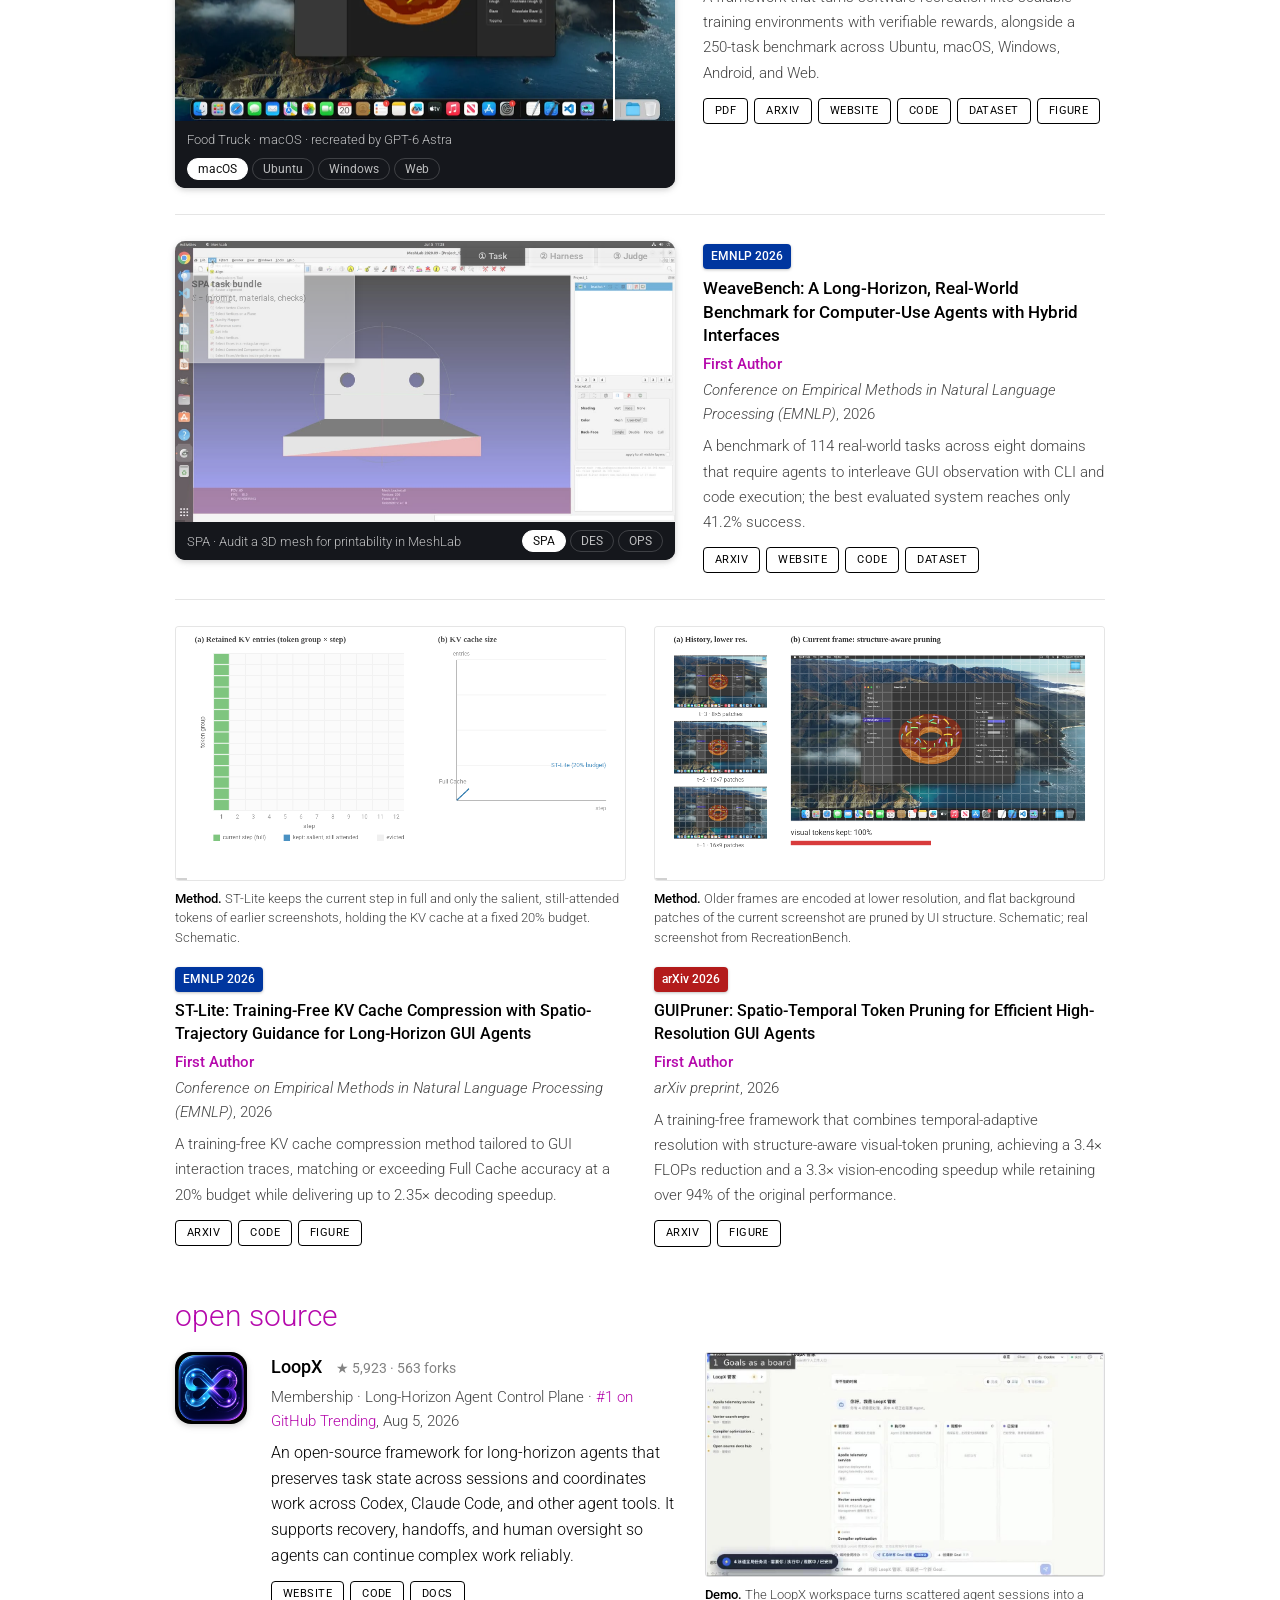
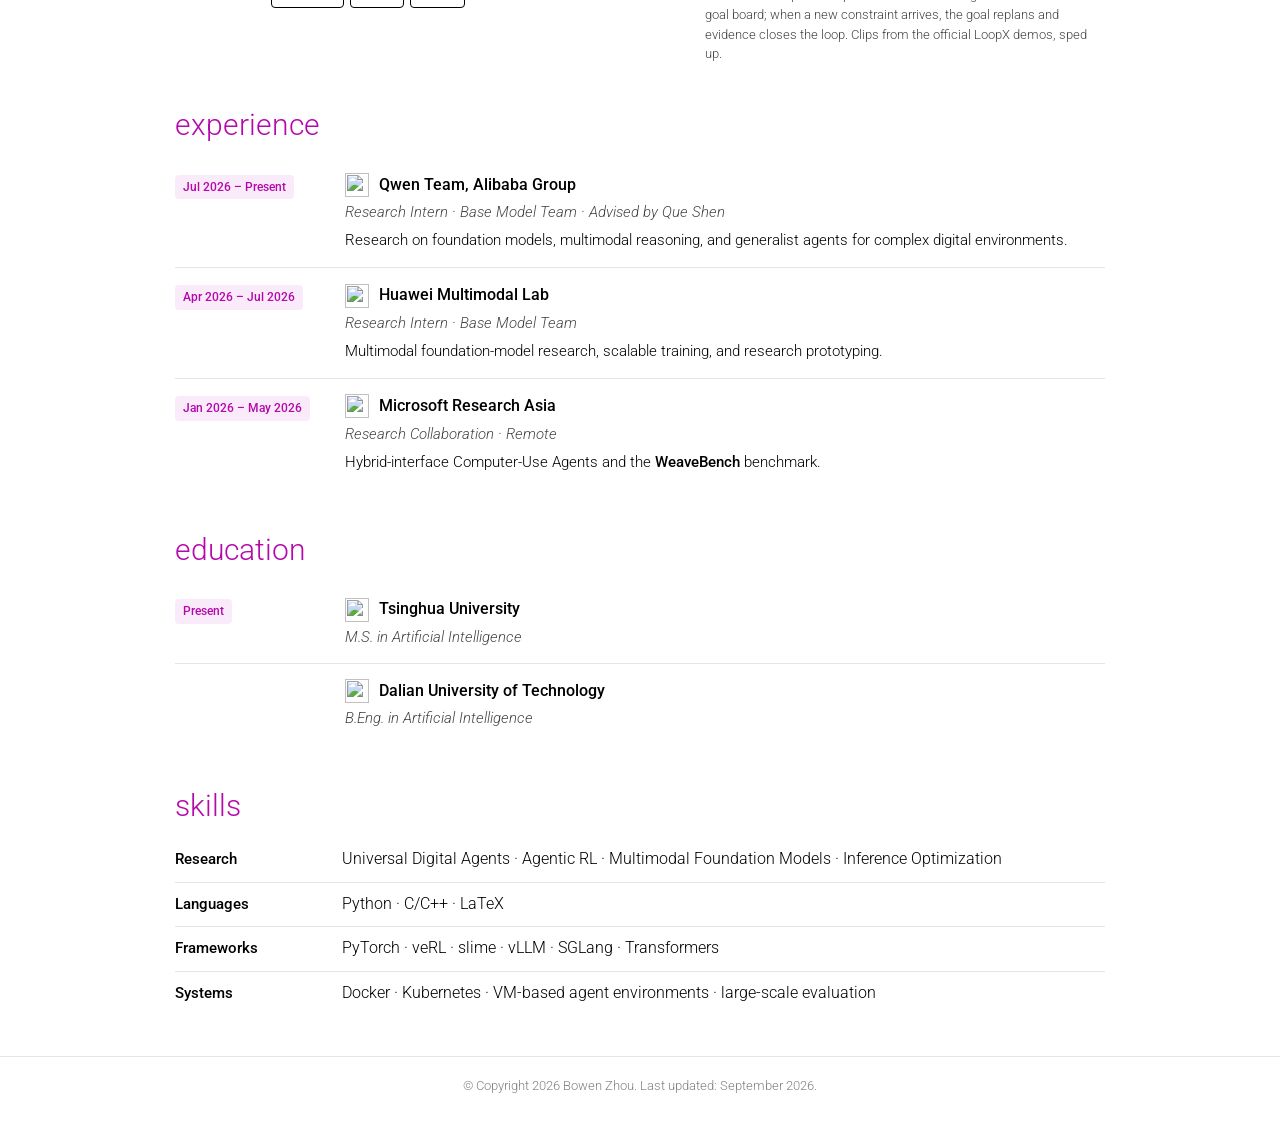
==== commit 617329c7: "Use the standard GitHub favicon" ====
--- a/index.html
+++ b/index.html
@@ -5,8 +5,8 @@
 <meta name="viewport" content="width=device-width, initial-scale=1.0">
 <title>Bowen Zhou</title>
 <meta name="description" content="Bowen Zhou — M.S. student at Tsinghua University researching Universal Digital Agents across GUI, CLI, and code environments.">
-<link rel="icon" type="image/png" sizes="64x64" href="assets/favicon-bz.png?v=20260924">
-<link rel="icon" type="image/svg+xml" href="assets/favicon-bz.svg?v=20260924">
+<link rel="icon" type="image/png" href="https://github.githubassets.com/favicons/favicon.png">
+<link rel="icon" type="image/svg+xml" href="https://github.githubassets.com/favicons/favicon.svg">
 <link rel="preconnect" href="https://fonts.googleapis.com">
 <link rel="preconnect" href="https://fonts.gstatic.com" crossorigin>
 <link href="https://fonts.googleapis.com/css2?family=Roboto:wght@300;400;500;700&family=Roboto+Slab:wght@300;400;500&display=swap" rel="stylesheet">
@@ -335,3 +335,4 @@
 </body>
 </html>
 
+
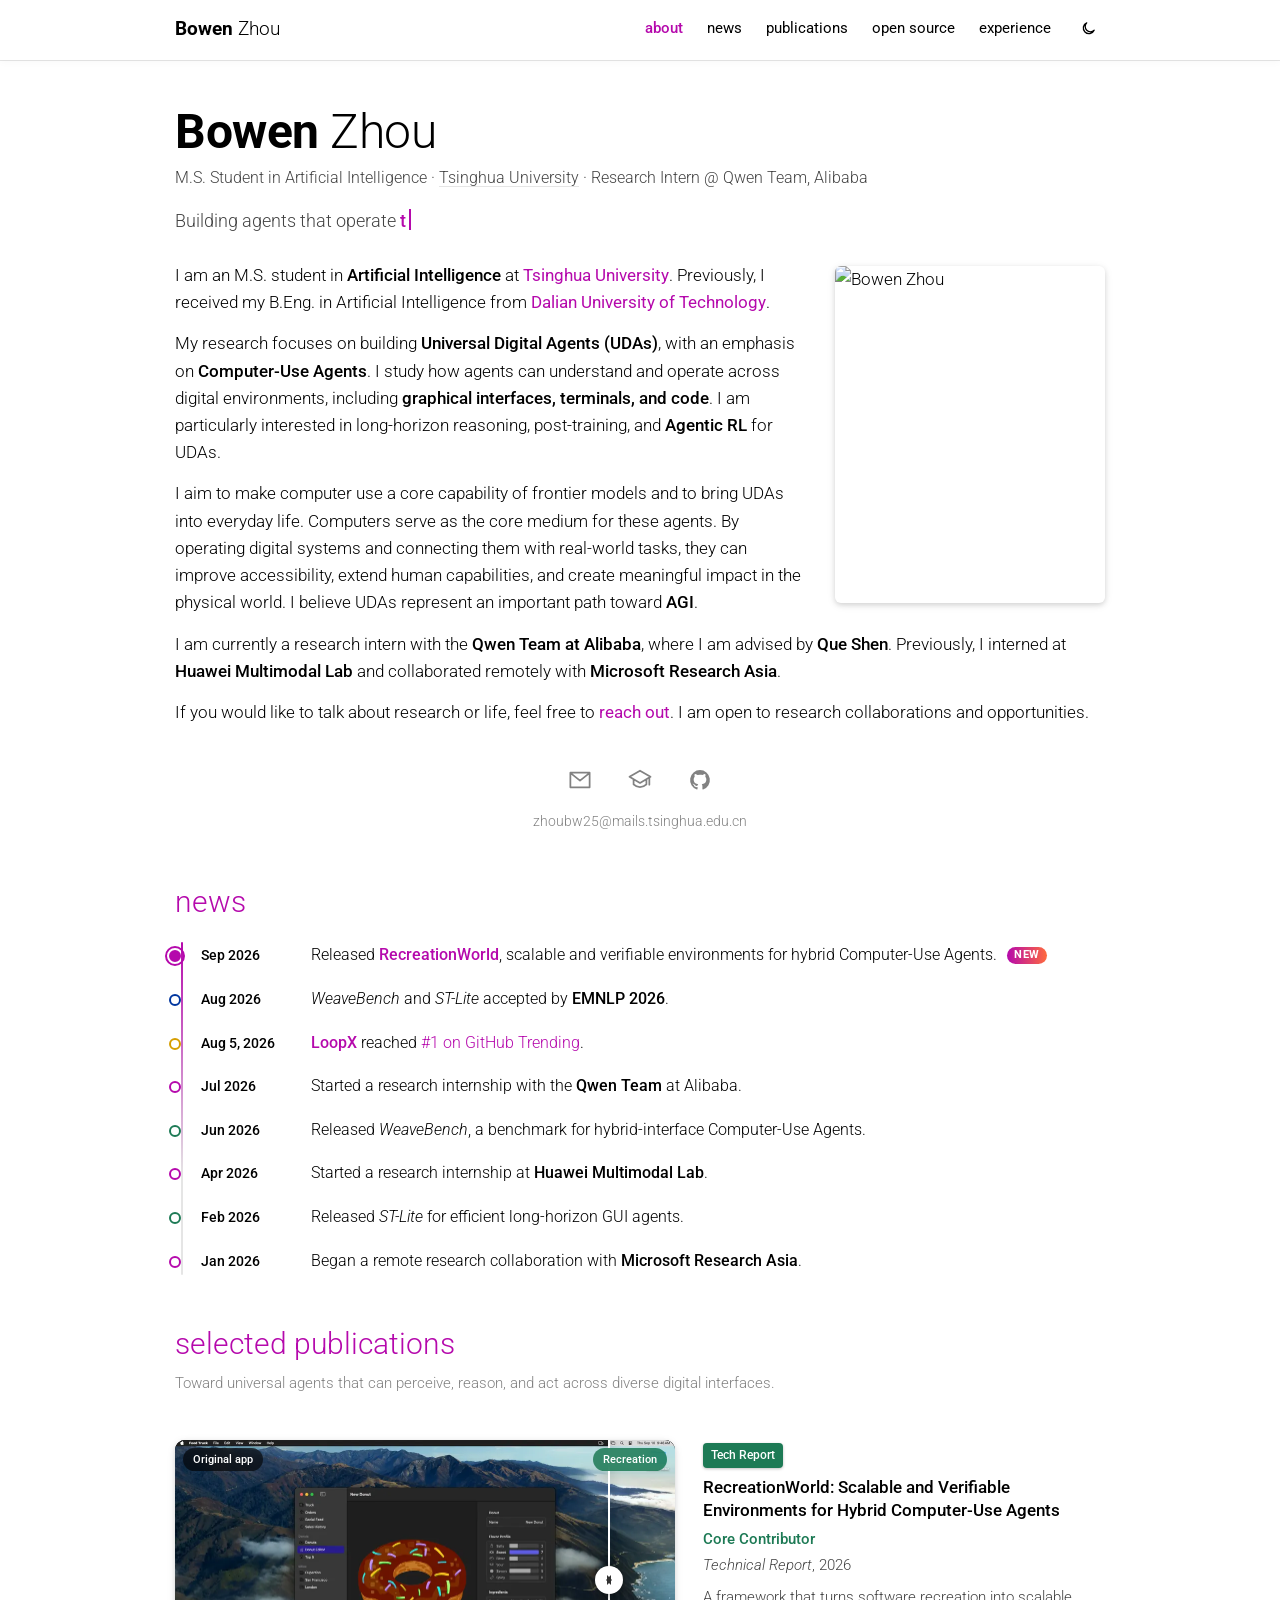
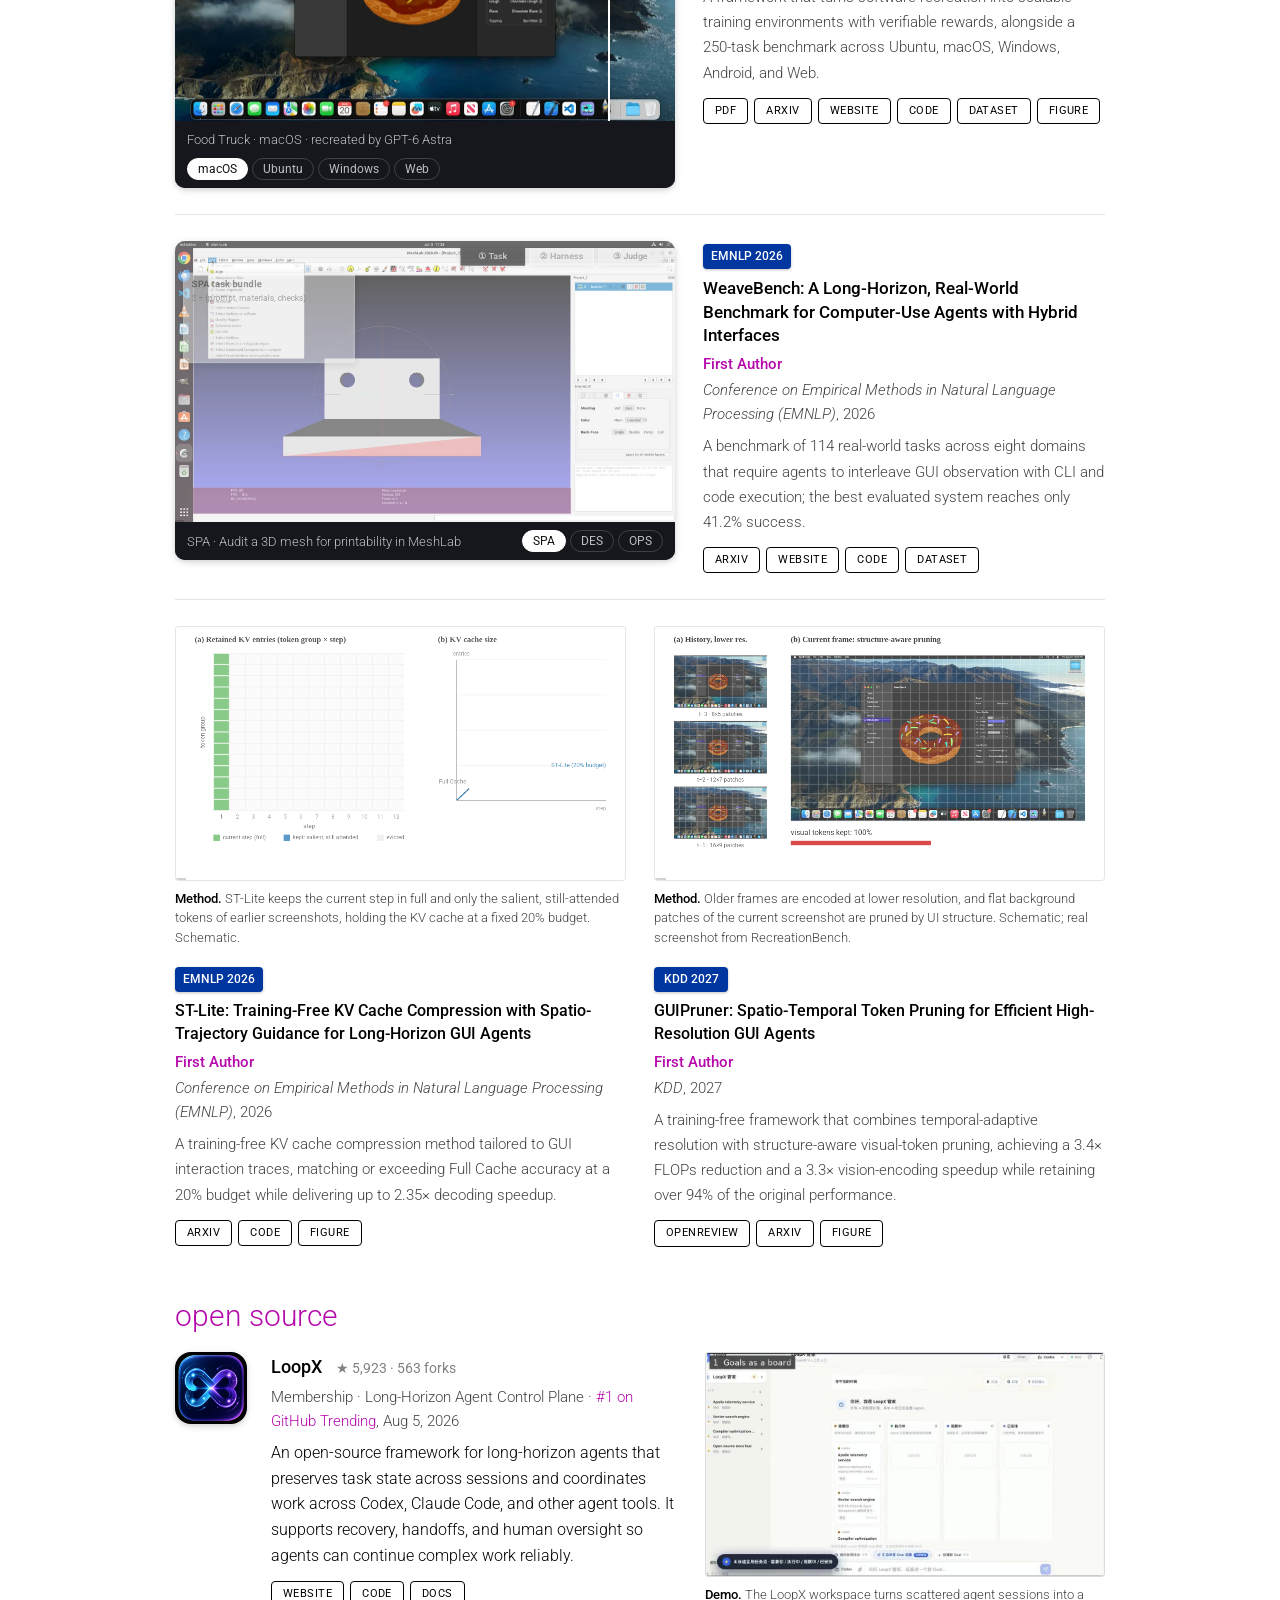
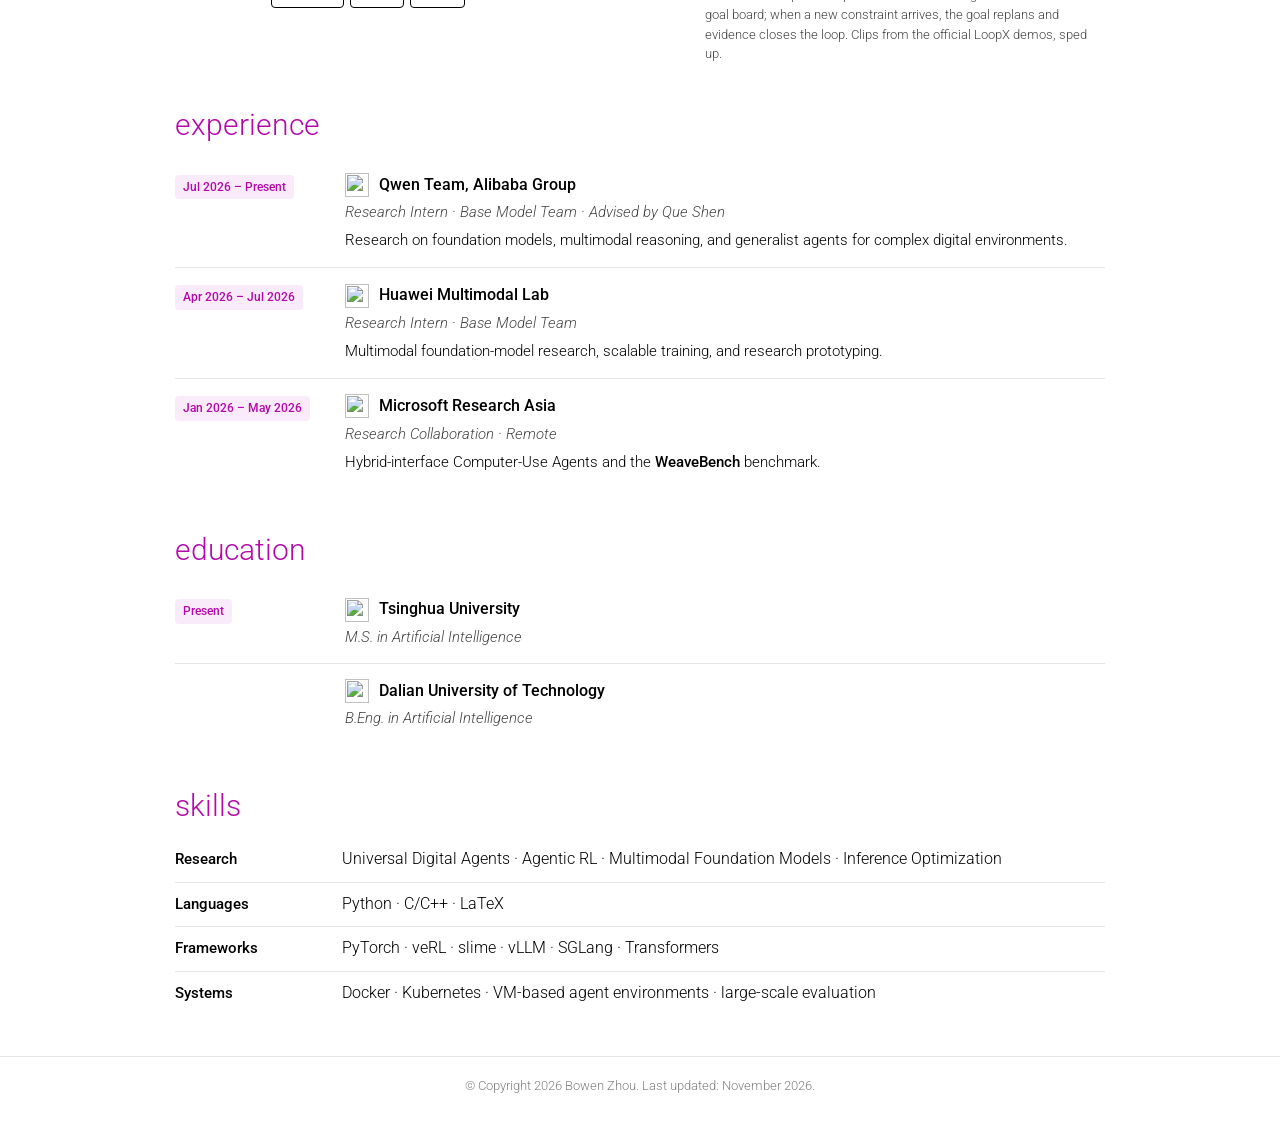
==== commit dba444e5: "Update GUIPruner venue to KDD 2027" ====
--- a/index.html
+++ b/index.html
@@ -235,12 +235,13 @@
         <li class="card">
           <figure class="fig"><div class="motion" data-motion="guipruner" role="img" aria-label="Animated figure"></div><figcaption><b>Method.</b> Older frames are encoded at lower resolution, and flat background patches of the current screenshot are pruned by UI structure. Schematic; real screenshot from RecreationBench.</figcaption></figure>
           <div class="entry">
-            <abbr class="badge b-arxiv">arXiv 2026</abbr>
+            <abbr class="badge b-kdd">KDD 2027</abbr>
             <div class="title">GUIPruner: Spatio-Temporal Token Pruning for Efficient High-Resolution GUI Agents</div>
             <div class="author"><em class="role first">First Author</em></div>
-            <div class="periodical"><em>arXiv preprint</em>, 2026</div>
+            <div class="periodical"><em>KDD</em>, 2027</div>
             <p class="tldr">A training-free framework that combines temporal-adaptive resolution with structure-aware visual-token pruning, achieving a 3.4× FLOPs reduction and a 3.3× vision-encoding speedup while retaining over 94% of the original performance.</p>
             <div class="links">
+              <a class="btn" href="https://openreview.net/forum?id=oOizuOuZ1V#discussion" target="_blank" rel="noopener">OpenReview</a>
               <a class="btn" href="https://arxiv.org/abs/2602.23235" target="_blank" rel="noopener">arXiv</a>
               <a class="btn" href="assets/papers/guipruner.png" target="_blank" rel="noopener">Figure</a>
             </div>
@@ -330,9 +331,10 @@
 </main>
 
 <footer class="footer">
-  <div class="container">© Copyright 2026 Bowen Zhou. Last updated: September 2026.</div>
+  <div class="container">© Copyright 2026 Bowen Zhou. Last updated: November 2026.</div>
 </footer>
 </body>
 </html>
 
 
+
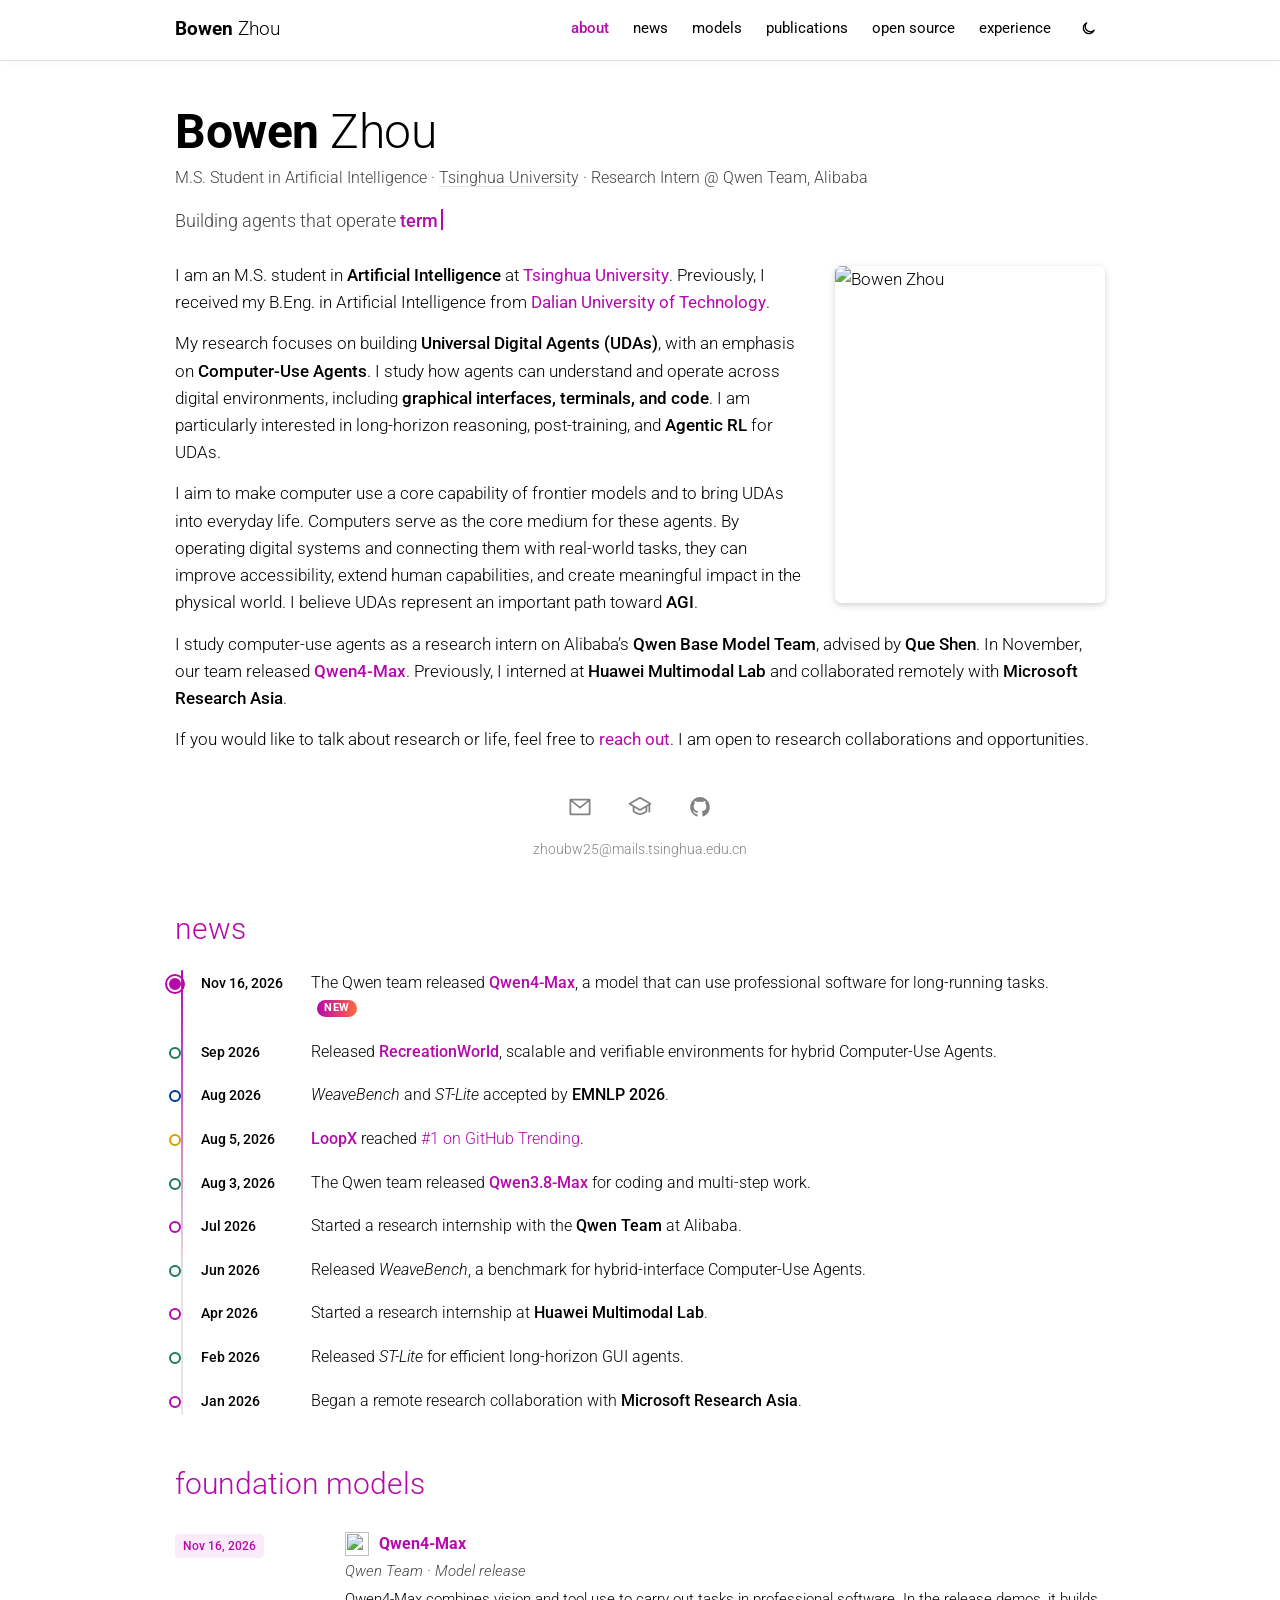
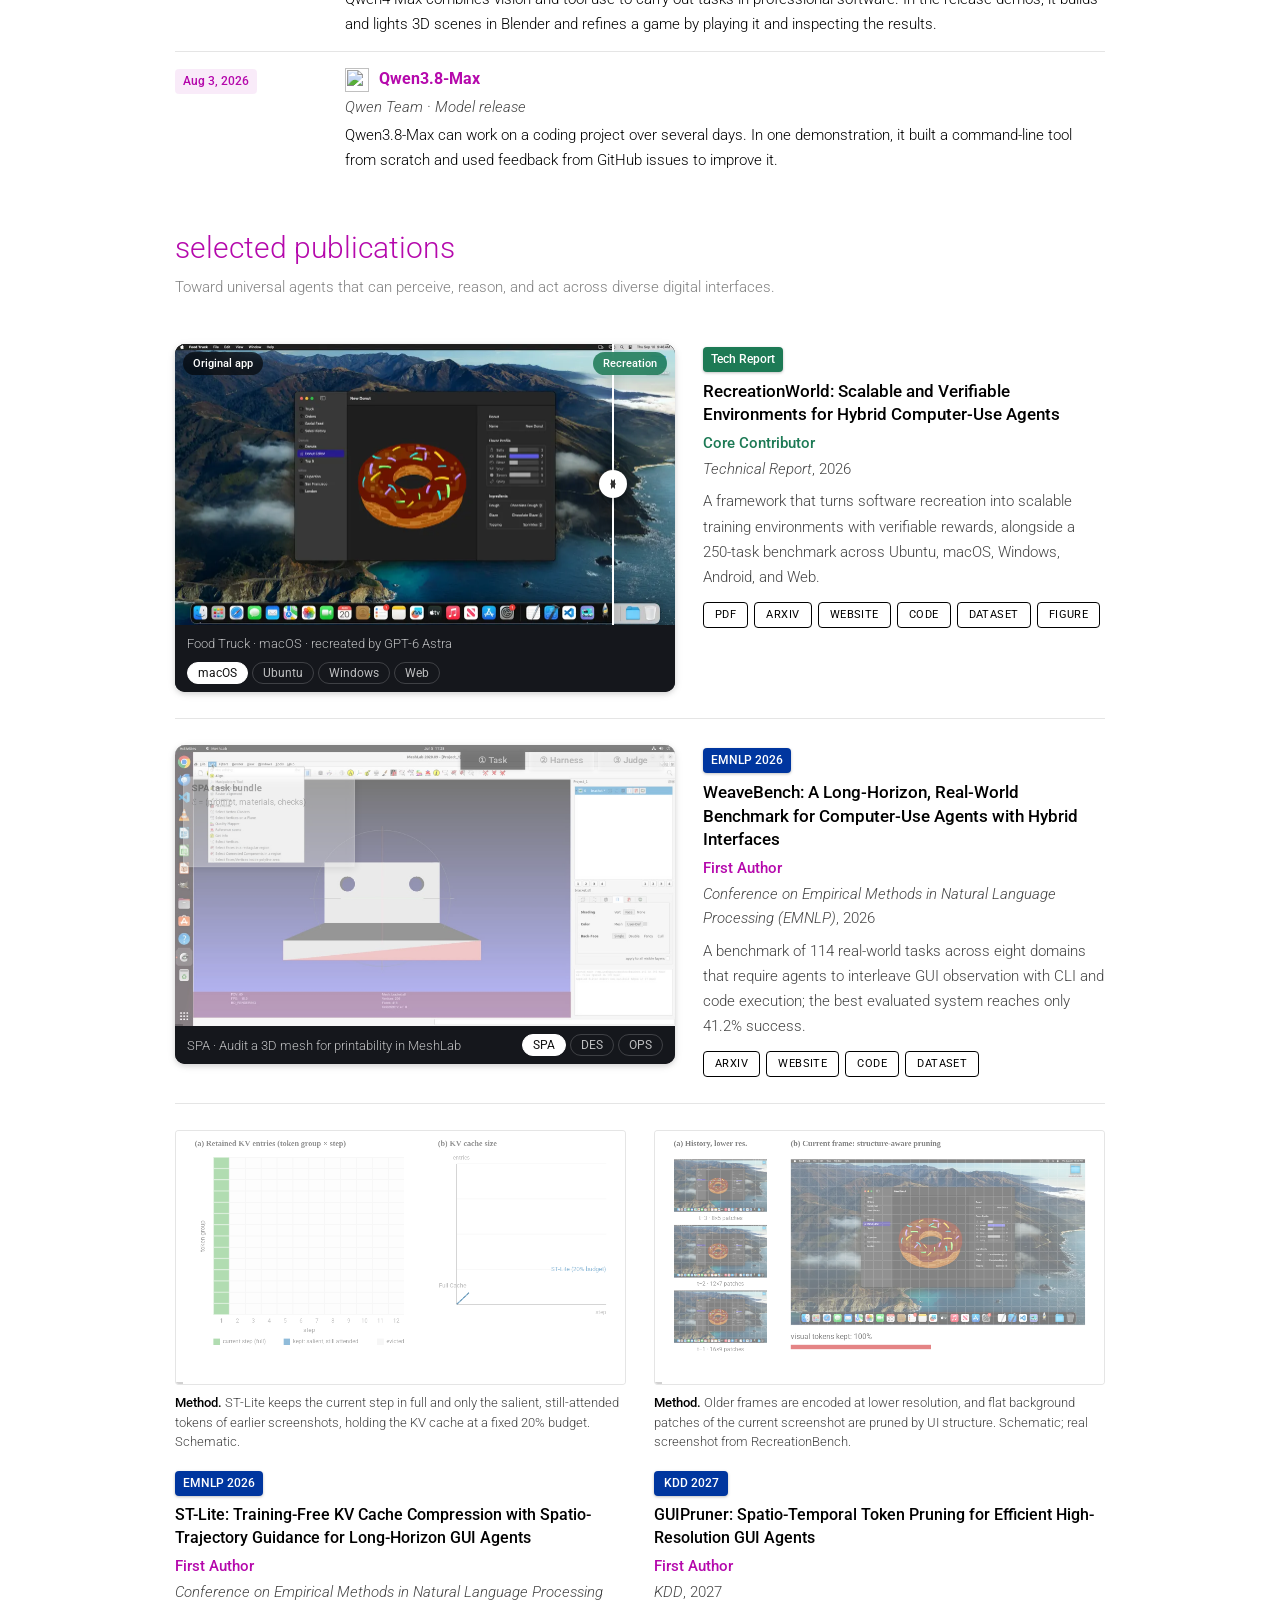
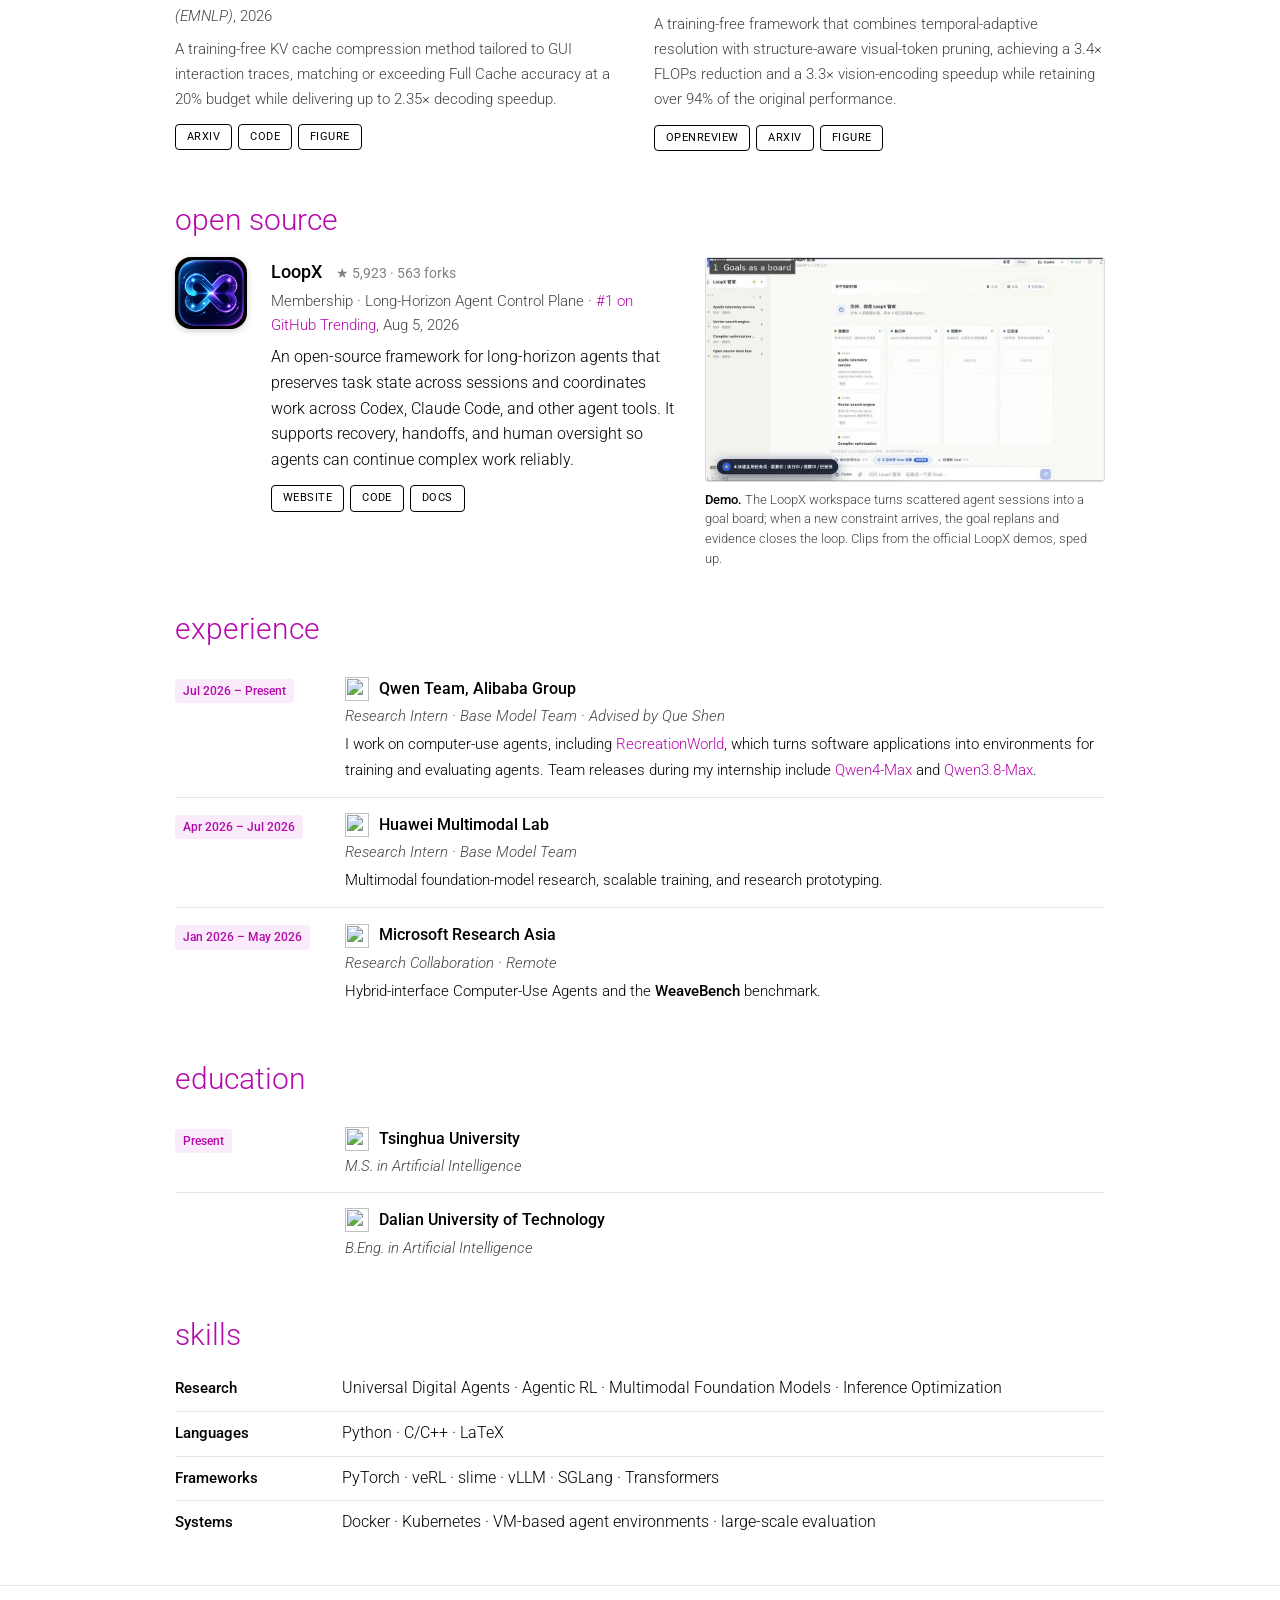
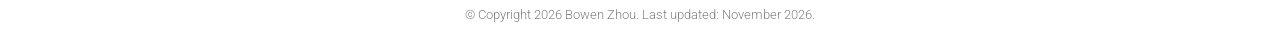
==== commit defd18ec: "Feature Qwen4-Max and Qwen3.8-Max model releases on the homepage" ====
--- a/index.html
+++ b/index.html
@@ -28,6 +28,7 @@
     <nav class="navbar-links" aria-label="Sections">
       <a href="#top" class="active">about</a>
       <a href="#news">news</a>
+      <a href="#foundation-models">models</a>
       <a href="#publications">publications</a>
       <a href="#opensource">open source</a>
       <a href="#experience">experience</a>
@@ -82,8 +83,9 @@
         impact in the physical world. I believe UDAs represent an important path toward <strong>AGI</strong>.
       </p>
       <p>
-        I am currently a research intern with the <strong>Qwen Team at Alibaba</strong>, where I am advised by
-        <strong>Que Shen</strong>. Previously, I interned at <strong>Huawei Multimodal Lab</strong>
+        I study computer-use agents as a research intern on Alibaba’s <strong>Qwen Base Model Team</strong>,
+        advised by <strong>Que Shen</strong>. In November, our team released <a href="#qwen4-max"><strong>Qwen4-Max</strong></a>.
+        Previously, I interned at <strong>Huawei Multimodal Lab</strong>
         and collaborated remotely with <strong>Microsoft Research Asia</strong>.
       </p>
       <p>
@@ -111,45 +113,77 @@
     <ol class="timeline" data-timeline>
       <li class="tl-item k-release" style="--i:0">
         <span class="tl-dot" aria-hidden="true"></span>
+        <time datetime="2026-11-16">Nov 16, 2026</time>
+        <div class="tl-text">The Qwen team released <a href="#qwen4-max"><strong>Qwen4-Max</strong></a>, a model that can use professional software for long-running tasks. <span class="new-tag">new</span></div>
+      </li>
+      <li class="tl-item k-release" style="--i:1">
+        <span class="tl-dot" aria-hidden="true"></span>
         <time>Sep 2026</time>
-        <div class="tl-text">Released <a href="#recreationworld"><strong>RecreationWorld</strong></a>, scalable and verifiable environments for hybrid Computer-Use Agents. <span class="new-tag">new</span></div>
-      </li>
-      <li class="tl-item k-paper" style="--i:1">
+        <div class="tl-text">Released <a href="#recreationworld"><strong>RecreationWorld</strong></a>, scalable and verifiable environments for hybrid Computer-Use Agents.</div>
+      </li>
+      <li class="tl-item k-paper" style="--i:2">
         <span class="tl-dot" aria-hidden="true"></span>
         <time>Aug 2026</time>
         <div class="tl-text"><em>WeaveBench</em> and <em>ST-Lite</em> accepted by <strong>EMNLP 2026</strong>.</div>
       </li>
-      <li class="tl-item k-star" style="--i:2">
+      <li class="tl-item k-star" style="--i:3">
         <span class="tl-dot" aria-hidden="true"></span>
         <time>Aug 5, 2026</time>
         <div class="tl-text"><a href="#loopx"><strong>LoopX</strong></a> reached <a href="https://trendshift.io/repositories/102379" target="_blank" rel="noopener">#1 on GitHub Trending</a>.</div>
       </li>
-      <li class="tl-item k-job" style="--i:3">
+      <li class="tl-item k-release" style="--i:4">
+        <span class="tl-dot" aria-hidden="true"></span>
+        <time datetime="2026-08-03">Aug 3, 2026</time>
+        <div class="tl-text">The Qwen team released <a href="#qwen3-8-max"><strong>Qwen3.8-Max</strong></a> for coding and multi-step work.</div>
+      </li>
+      <li class="tl-item k-job" style="--i:5">
         <span class="tl-dot" aria-hidden="true"></span>
         <time>Jul 2026</time>
         <div class="tl-text">Started a research internship with the <strong>Qwen Team</strong> at Alibaba.</div>
       </li>
-      <li class="tl-item k-release" style="--i:4">
+      <li class="tl-item k-release" style="--i:6">
         <span class="tl-dot" aria-hidden="true"></span>
         <time>Jun 2026</time>
         <div class="tl-text">Released <em>WeaveBench</em>, a benchmark for hybrid-interface Computer-Use Agents.</div>
       </li>
-      <li class="tl-item k-job" style="--i:5">
+      <li class="tl-item k-job" style="--i:7">
         <span class="tl-dot" aria-hidden="true"></span>
         <time>Apr 2026</time>
         <div class="tl-text">Started a research internship at <strong>Huawei Multimodal Lab</strong>.</div>
       </li>
-      <li class="tl-item k-release" style="--i:6">
+      <li class="tl-item k-release" style="--i:8">
         <span class="tl-dot" aria-hidden="true"></span>
         <time>Feb 2026</time>
         <div class="tl-text">Released <em>ST-Lite</em> for efficient long-horizon GUI agents.</div>
       </li>
-      <li class="tl-item k-job" style="--i:7">
+      <li class="tl-item k-job" style="--i:9">
         <span class="tl-dot" aria-hidden="true"></span>
         <time>Jan 2026</time>
         <div class="tl-text">Began a remote research collaboration with <strong>Microsoft Research Asia</strong>.</div>
       </li>
     </ol>
+
+    <section aria-labelledby="foundation-models">
+      <h2 id="foundation-models"><a href="#foundation-models">foundation models</a></h2>
+      <ol class="cv">
+        <li id="qwen4-max">
+          <div class="cv-date"><span><time datetime="2026-11-16">Nov 16, 2026</time></span></div>
+          <div class="cv-body">
+            <h3 class="cv-head"><img src="assets/logos/qwen.png" alt="" width="24" height="24"><a href="https://qwen.ai/blog?id=qwen4-max" target="_blank" rel="noopener">Qwen4-Max</a></h3>
+            <div class="cv-role">Qwen Team · Model release</div>
+            <p>Qwen4-Max combines vision and tool use to carry out tasks in professional software. In the release demos, it builds and lights 3D scenes in Blender and refines a game by playing it and inspecting the results.</p>
+          </div>
+        </li>
+        <li id="qwen3-8-max">
+          <div class="cv-date"><span><time datetime="2026-08-03">Aug 3, 2026</time></span></div>
+          <div class="cv-body">
+            <h3 class="cv-head"><img src="assets/logos/qwen.png" alt="" width="24" height="24"><a href="https://qwen.ai/blog?id=qwen3.8" target="_blank" rel="noopener">Qwen3.8-Max</a></h3>
+            <div class="cv-role">Qwen Team · Model release</div>
+            <p>Qwen3.8-Max can work on a coding project over several days. In one demonstration, it built a command-line tool from scratch and used feedback from GitHub issues to improve it.</p>
+          </div>
+        </li>
+      </ol>
+    </section>
 
     <!-- Publications -->
     <h2 id="publications"><a href="#publications">selected publications</a></h2>
@@ -280,7 +314,7 @@
         <div class="cv-body">
           <div class="cv-head"><img src="assets/logos/qwen.png" alt=""><strong>Qwen Team, Alibaba Group</strong></div>
           <div class="cv-role">Research Intern · Base Model Team · Advised by Que Shen</div>
-          <p>Research on foundation models, multimodal reasoning, and generalist agents for complex digital environments.</p>
+          <p>I work on computer-use agents, including <a href="#recreationworld">RecreationWorld</a>, which turns software applications into environments for training and evaluating agents. Team releases during my internship include <a href="#qwen4-max">Qwen4-Max</a> and <a href="#qwen3-8-max">Qwen3.8-Max</a>.</p>
         </div>
       </li>
       <li>
